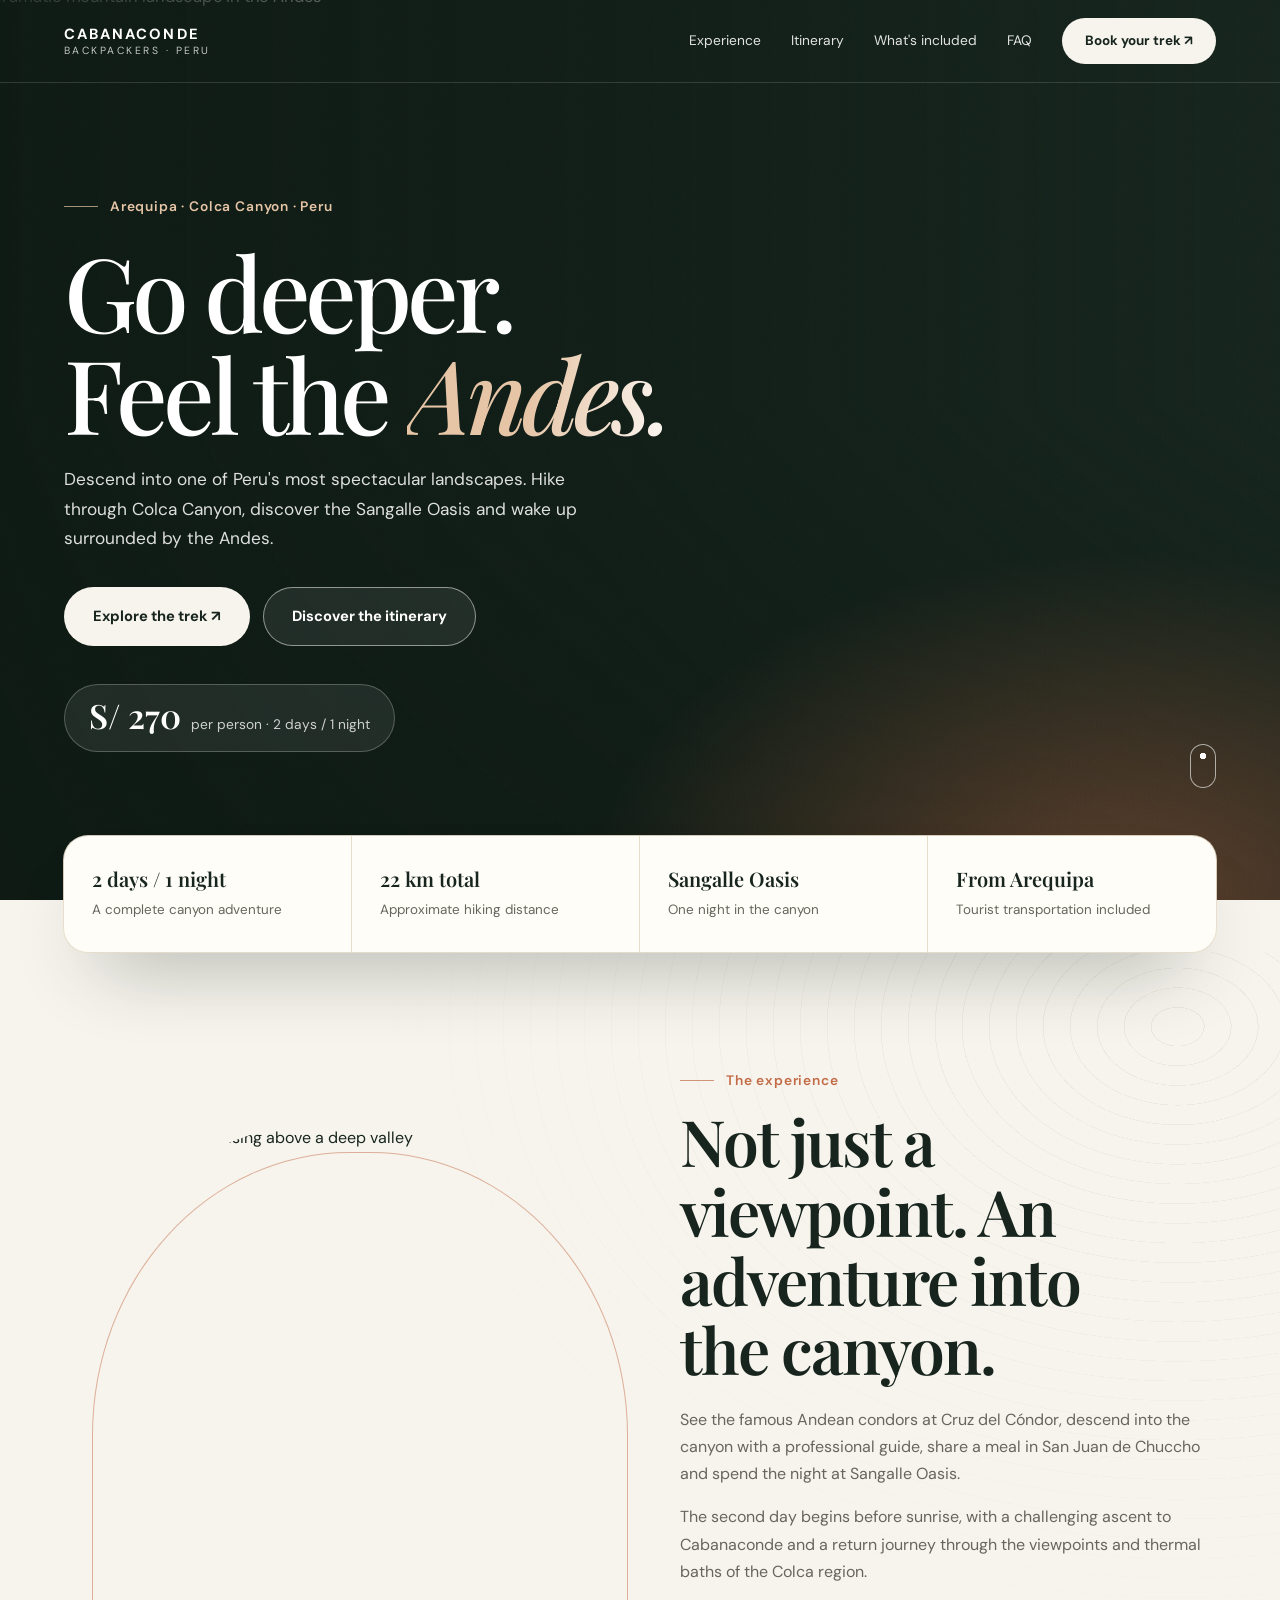
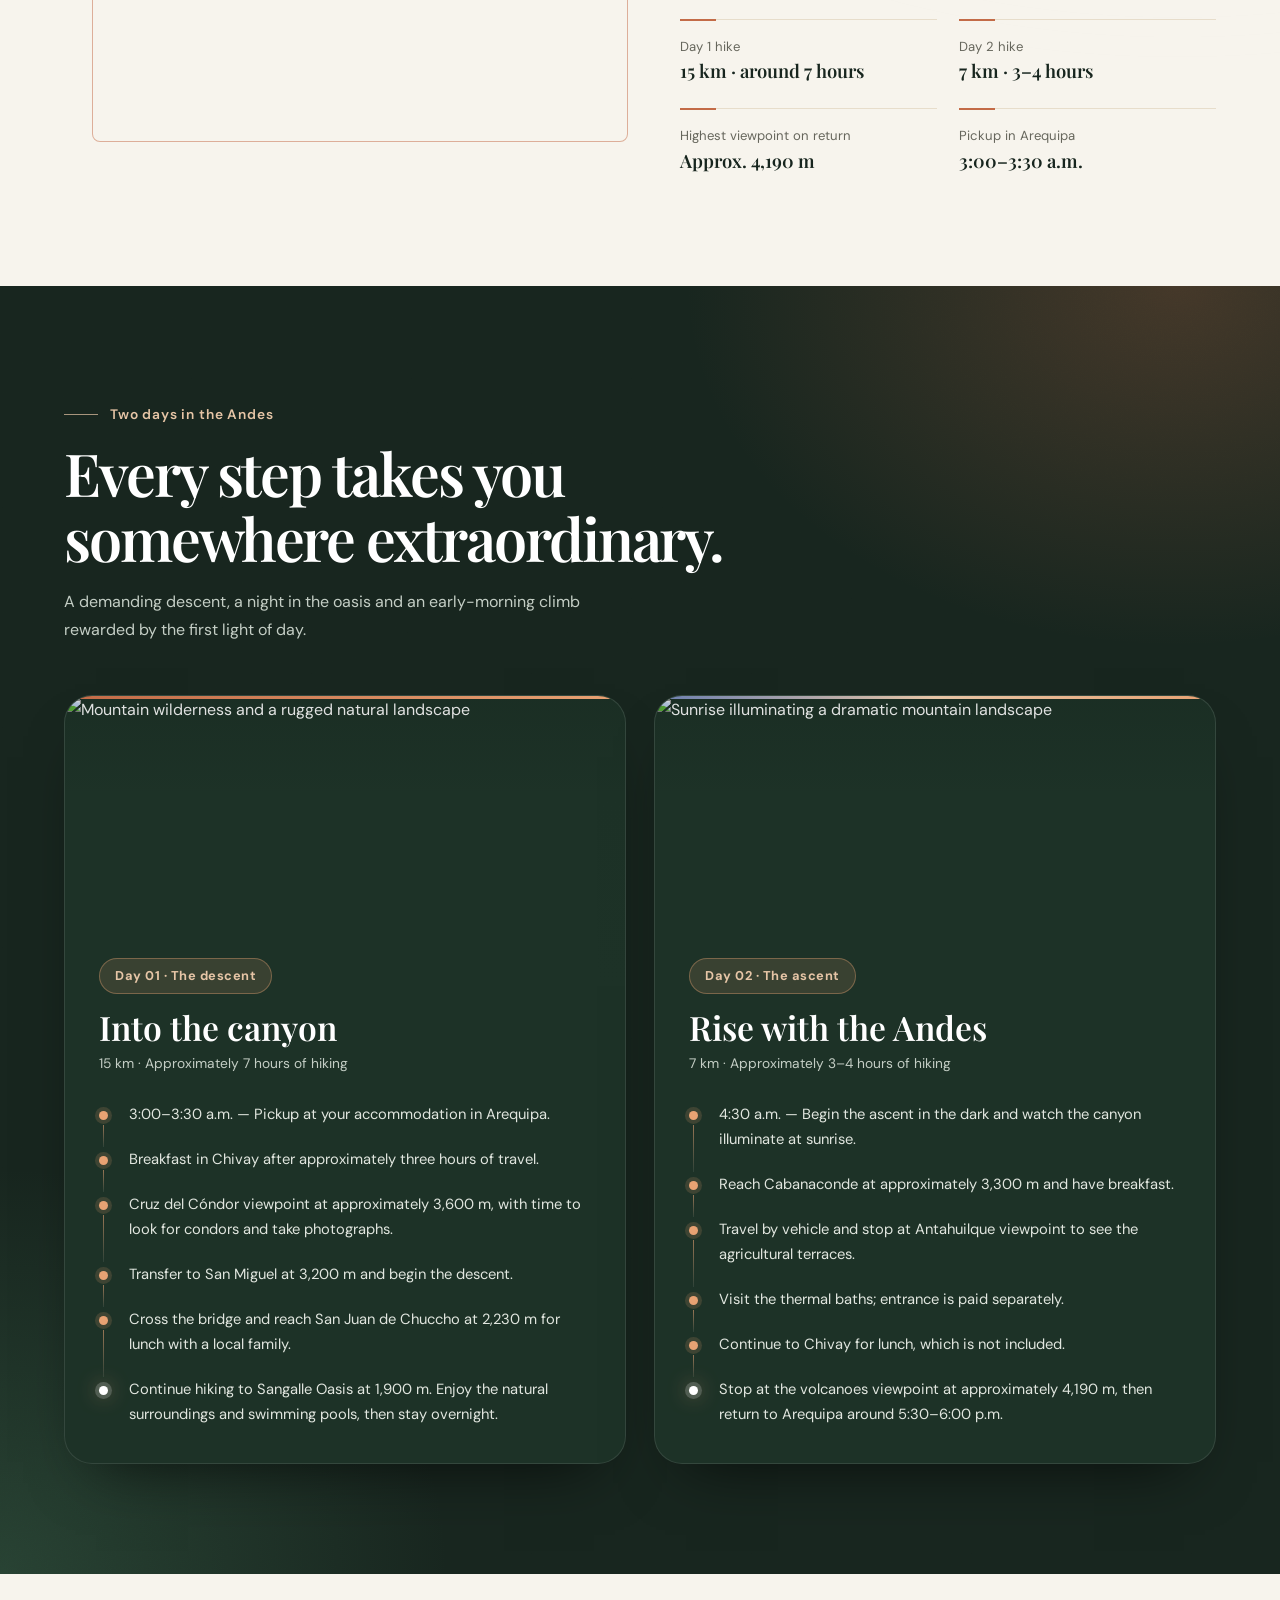
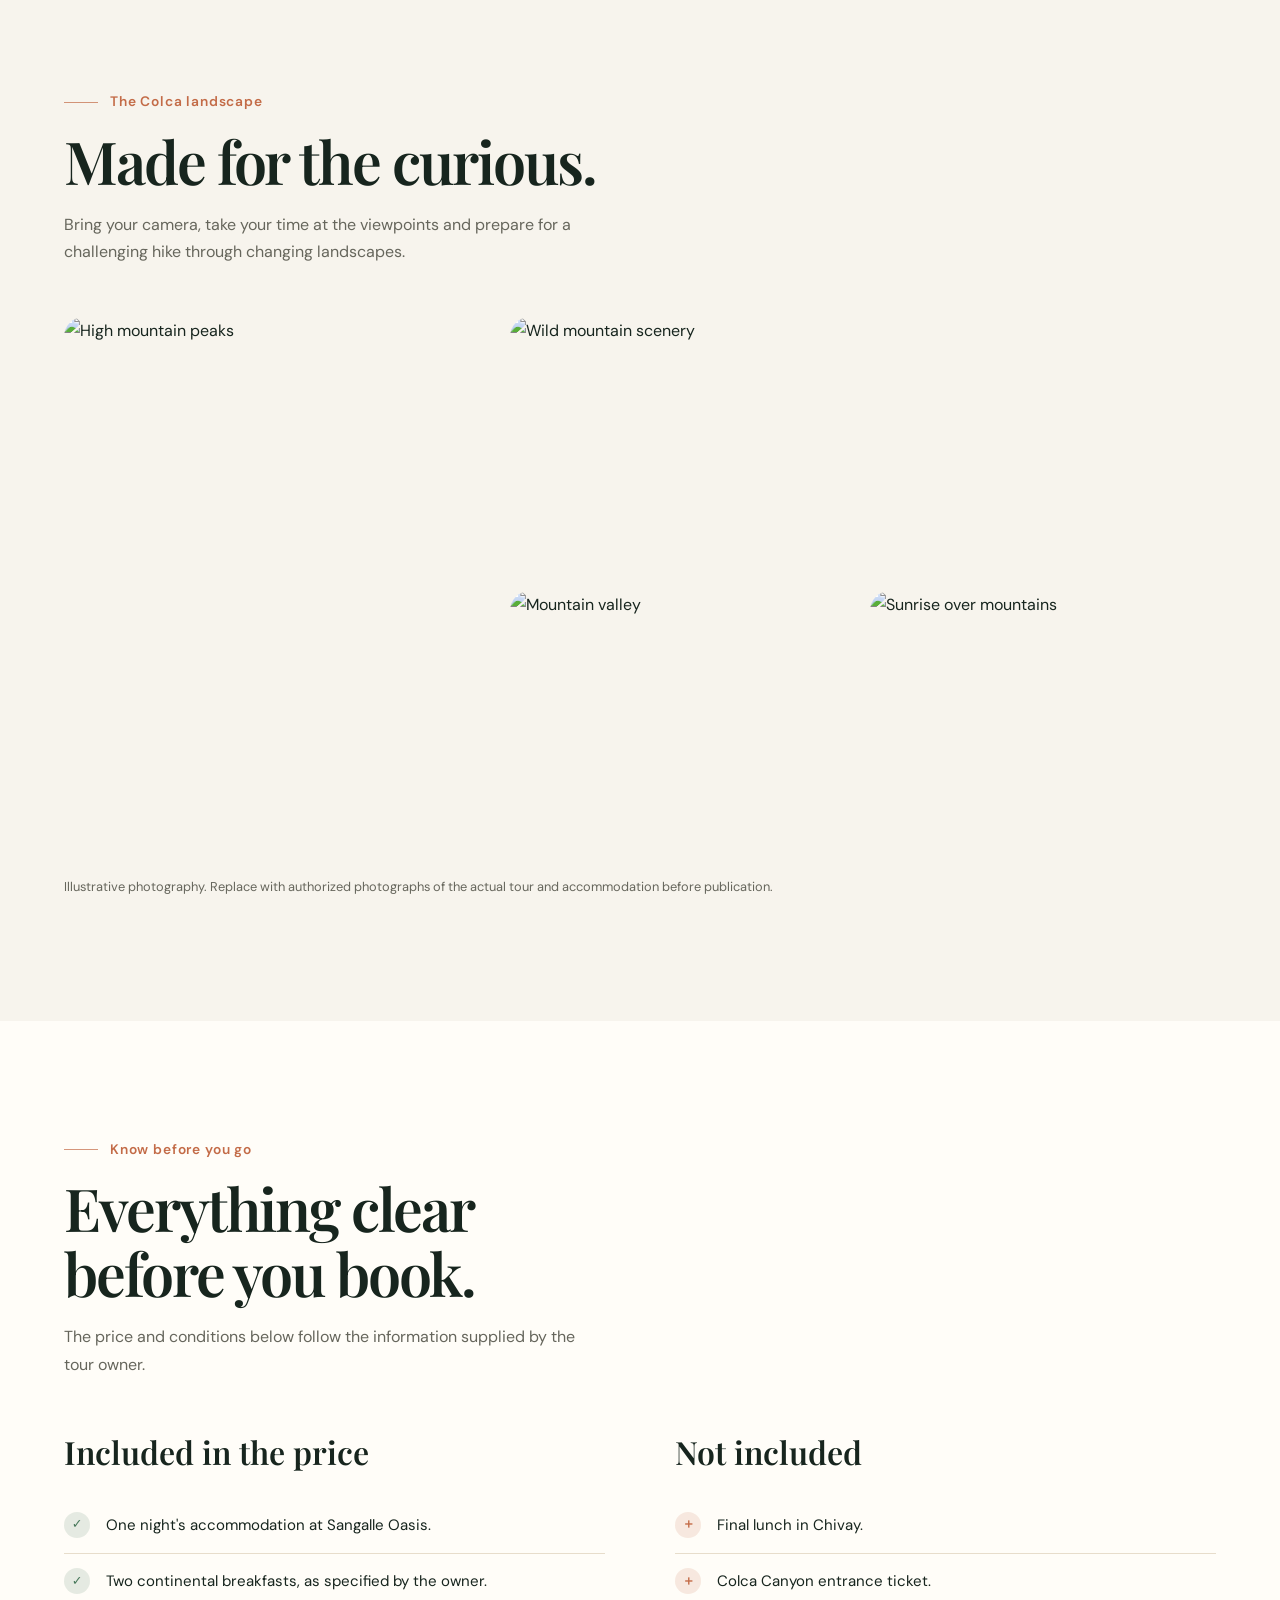
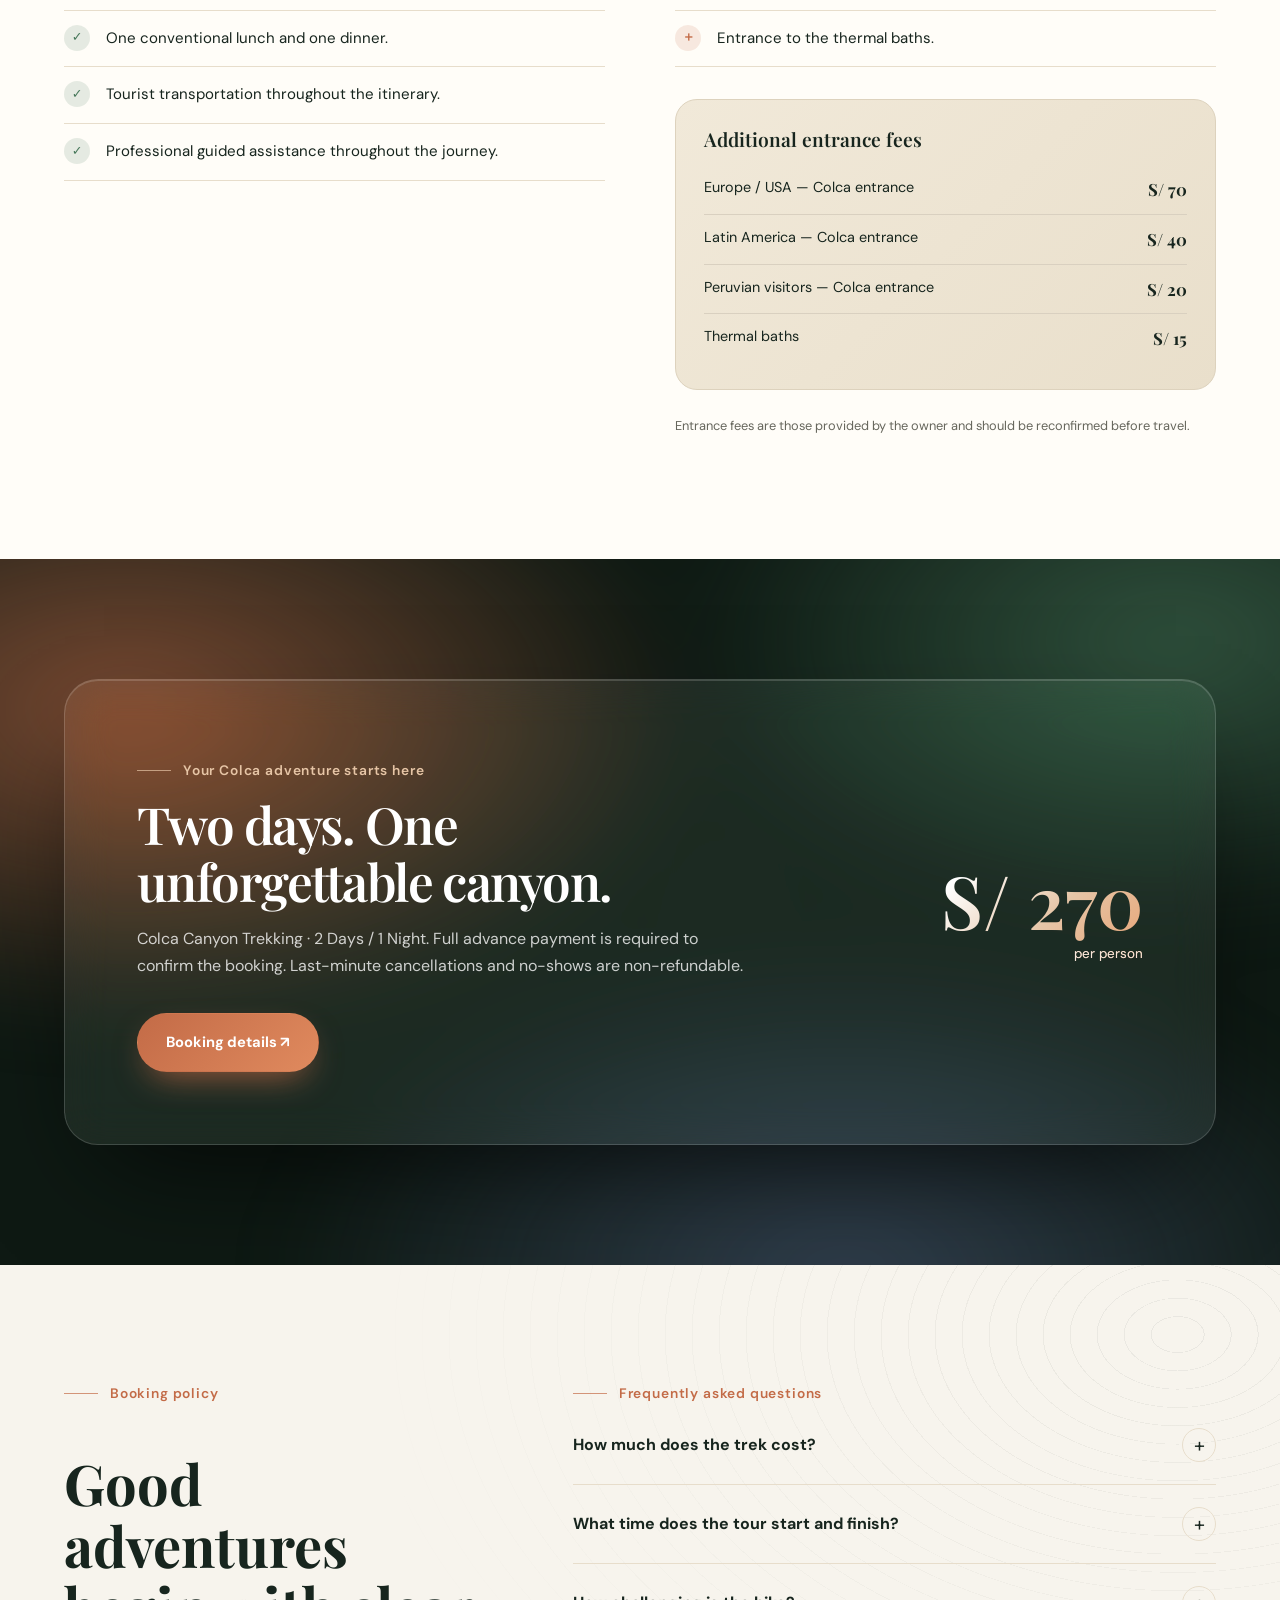
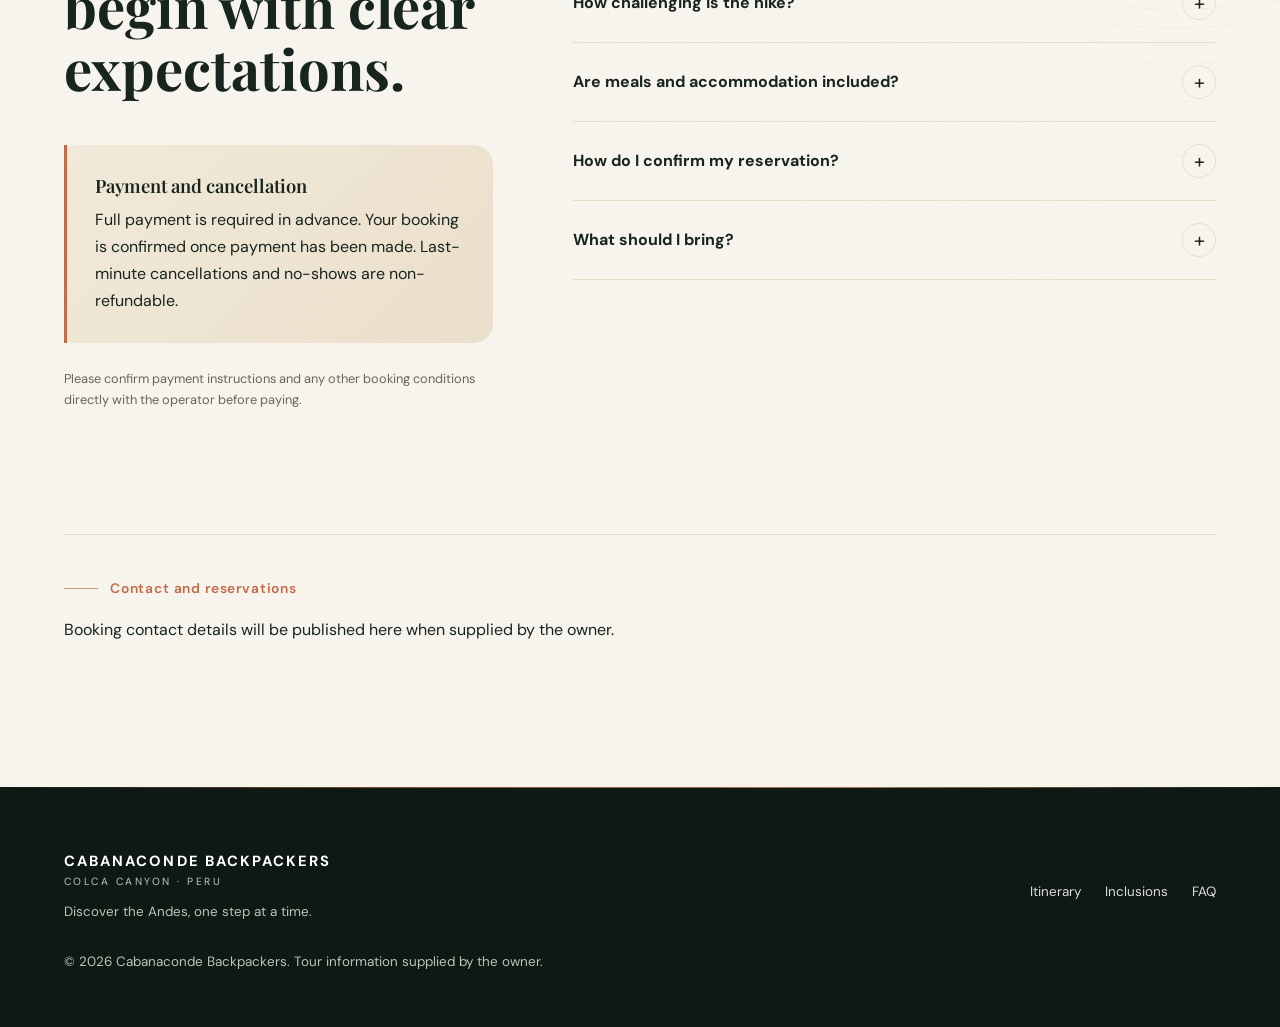
==== index.html @ 9e2e1c30 "Initial commit" ====
<!DOCTYPE html>
<html lang="en">
<head>
  <meta charset="UTF-8">
  <meta name="viewport" content="width=device-width, initial-scale=1">
  <meta name="theme-color" content="#17251e">
  <meta name="description" content="Explore Colca Canyon on a 2-day, 1-night trek to Sangalle Oasis. S/ 270 per person with transport, accommodation, meals and professional guide.">
  <title>Colca Canyon Trekking | Cabanaconde Backpackers</title>

  <link rel="preconnect" href="https://fonts.googleapis.com">
  <link rel="preconnect" href="https://fonts.gstatic.com" crossorigin>
  <link href="https://fonts.googleapis.com/css2?family=DM+Sans:wght@400;500;600;700&family=Playfair+Display:wght@500;600;700&display=swap" rel="stylesheet">

  <link rel="stylesheet" href="styles.css">
</head>

<body>
  <!-- EDITABLE BUSINESS CONFIGURATION -->
  <script>
    const SITE_CONFIG = {
      businessName: "Cabanaconde Backpackers",
      whatsappNumber: "", // International format, digits only. Example: 519XXXXXXXX
      bookingUrl: "",     // Add booking page URL when available
      email: "",
      instagramUrl: "",
      facebookUrl: "",
      price: 270,
      currency: "S/",
      heroImage: "",      // Optional: replace with an authorized photo URL
      galleryImages: []   // Optional: add authorized photo URLs
    };
  </script>

  <header class="nav">
    <div class="container nav-inner">
      <a class="brand" href="#" aria-label="Cabanaconde Backpackers home">
        CABANACONDE
        <span>BACKPACKERS · PERU</span>
      </a>
      <button class="nav-toggle" aria-label="Open navigation" aria-expanded="false">☰</button>
      <nav class="nav-links" aria-label="Main navigation">
        <a href="#experience">Experience</a>
        <a href="#itinerary">Itinerary</a>
        <a href="#included">What's included</a>
        <a href="#faq">FAQ</a>
        <a href="#book" class="button button-light">Book your trek ↗</a>
      </nav>
    </div>
  </header>

  <main>
    <section class="hero">
      <img class="hero-image" id="heroImage"
        src="https://images.unsplash.com/photo-1464822759023-fed622ff2c3b?auto=format&fit=crop&w=2200&q=85"
        alt="Dramatic mountain landscape in the Andes" fetchpriority="high">
      <div class="container">
        <div class="hero-content">
          <div class="eyebrow">Arequipa · Colca Canyon · Peru</div>
          <h1 class="serif">Go deeper.<br>Feel the <em>Andes.</em></h1>
          <p class="hero-copy">
            Descend into one of Peru's most spectacular landscapes.
            Hike through Colca Canyon, discover the Sangalle Oasis
            and wake up surrounded by the Andes.
          </p>
          <div class="hero-actions">
            <a href="#book" class="button button-light">Explore the trek ↗</a>
            <a href="#itinerary" class="button button-outline">Discover the itinerary</a>
          </div>
          <div class="hero-price">
            <strong id="heroPrice">S/ 270</strong>
            <span>per person · 2 days / 1 night</span>
          </div>
        </div>
      </div>
    </section>

    <section class="highlights" aria-label="Tour highlights">
      <div class="container highlight-grid">
        <div class="highlight"><strong>2 days / 1 night</strong><span>A complete canyon adventure</span></div>
        <div class="highlight"><strong>22 km total</strong><span>Approximate hiking distance</span></div>
        <div class="highlight"><strong>Sangalle Oasis</strong><span>One night in the canyon</span></div>
        <div class="highlight"><strong>From Arequipa</strong><span>Tourist transportation included</span></div>
      </div>
    </section>

    <section class="section" id="experience">
      <div class="container overview-grid">
        <div class="reveal">
          <img class="overview-photo"
            src="https://images.unsplash.com/photo-1464278533981-50106e6176b1?auto=format&fit=crop&w=1100&q=85"
            alt="Andean mountains rising above a deep valley" loading="lazy">
        </div>
        <div class="overview-copy reveal">
          <div class="eyebrow">The experience</div>
          <h2>Not just a viewpoint. An adventure into the canyon.</h2>
          <p>
            See the famous Andean condors at Cruz del Cóndor, descend
            into the canyon with a professional guide, share a meal in
            San Juan de Chuccho and spend the night at Sangalle Oasis.
          </p>
          <p>
            The second day begins before sunrise, with a challenging
            ascent to Cabanaconde and a return journey through the
            viewpoints and thermal baths of the Colca region.
          </p>
          <div class="fact-list">
            <div class="fact"><small>Day 1 hike</small><strong>15 km · around 7 hours</strong></div>
            <div class="fact"><small>Day 2 hike</small><strong>7 km · 3–4 hours</strong></div>
            <div class="fact"><small>Highest viewpoint on return</small><strong>Approx. 4,190 m</strong></div>
            <div class="fact"><small>Pickup in Arequipa</small><strong>3:00–3:30 a.m.</strong></div>
          </div>
        </div>
      </div>
    </section>

    <section class="section itinerary" id="itinerary">
      <div class="container">
        <div class="section-heading reveal">
          <div class="eyebrow">Two days in the Andes</div>
          <h2>Every step takes you somewhere extraordinary.</h2>
          <p>A demanding descent, a night in the oasis and an early-morning climb rewarded by the first light of day.</p>
        </div>

        <div class="day-grid">
          <article class="day-card reveal">
            <img class="day-image"
              src="https://images.unsplash.com/photo-1472396961693-142e6e269027?auto=format&fit=crop&w=1000&q=85"
              alt="Mountain wilderness and a rugged natural landscape" loading="lazy">
            <div class="day-body">
              <div class="day-number">Day 01 · The descent</div>
              <h3>Into the canyon</h3>
              <div class="day-meta">15 km · Approximately 7 hours of hiking</div>
              <ul class="stops">
                <li>3:00–3:30 a.m. — Pickup at your accommodation in Arequipa.</li>
                <li>Breakfast in Chivay after approximately three hours of travel.</li>
                <li>Cruz del Cóndor viewpoint at approximately 3,600 m, with time to look for condors and take photographs.</li>
                <li>Transfer to San Miguel at 3,200 m and begin the descent.</li>
                <li>Cross the bridge and reach San Juan de Chuccho at 2,230 m for lunch with a local family.</li>
                <li>Continue hiking to Sangalle Oasis at 1,900 m. Enjoy the natural surroundings and swimming pools, then stay overnight.</li>
              </ul>
            </div>
          </article>

          <article class="day-card reveal">
            <img class="day-image"
              src="https://images.unsplash.com/photo-1500530855697-b586d89ba3ee?auto=format&fit=crop&w=1000&q=85"
              alt="Sunrise illuminating a dramatic mountain landscape" loading="lazy">
            <div class="day-body">
              <div class="day-number">Day 02 · The ascent</div>
              <h3>Rise with the Andes</h3>
              <div class="day-meta">7 km · Approximately 3–4 hours of hiking</div>
              <ul class="stops">
                <li>4:30 a.m. — Begin the ascent in the dark and watch the canyon illuminate at sunrise.</li>
                <li>Reach Cabanaconde at approximately 3,300 m and have breakfast.</li>
                <li>Travel by vehicle and stop at Antahuilque viewpoint to see the agricultural terraces.</li>
                <li>Visit the thermal baths; entrance is paid separately.</li>
                <li>Continue to Chivay for lunch, which is not included.</li>
                <li>Stop at the volcanoes viewpoint at approximately 4,190 m, then return to Arequipa around 5:30–6:00 p.m.</li>
              </ul>
            </div>
          </article>
        </div>
      </div>
    </section>

    <section class="section">
      <div class="container">
        <div class="section-heading reveal">
          <div class="eyebrow">The Colca landscape</div>
          <h2>Made for the curious.</h2>
          <p>Bring your camera, take your time at the viewpoints and prepare for a challenging hike through changing landscapes.</p>
        </div>
        <div class="gallery-grid reveal" id="gallery">
          <img src="https://images.unsplash.com/photo-1464822759023-fed622ff2c3b?auto=format&fit=crop&w=1000&q=80" alt="High mountain peaks" loading="lazy">
          <img src="https://images.unsplash.com/photo-1472396961693-142e6e269027?auto=format&fit=crop&w=1000&q=80" alt="Wild mountain scenery" loading="lazy">
          <img src="https://images.unsplash.com/photo-1464278533981-50106e6176b1?auto=format&fit=crop&w=800&q=80" alt="Mountain valley" loading="lazy">
          <img src="https://images.unsplash.com/photo-1500530855697-b586d89ba3ee?auto=format&fit=crop&w=800&q=80" alt="Sunrise over mountains" loading="lazy">
        </div>
        <p class="disclaimer">Illustrative photography. Replace with authorized photographs of the actual tour and accommodation before publication.</p>
      </div>
    </section>

    <section class="section" id="included" style="background:var(--paper)">
      <div class="container">
        <div class="section-heading reveal">
          <div class="eyebrow">Know before you go</div>
          <h2>Everything clear before you book.</h2>
          <p>The price and conditions below follow the information supplied by the tour owner.</p>
        </div>
        <div class="included-grid">
          <div class="included reveal">
            <h3 class="list-heading">Included in the price</h3>
            <ul class="check-list">
              <li>One night's accommodation at Sangalle Oasis.</li>
              <li>Two continental breakfasts, as specified by the owner.</li>
              <li>One conventional lunch and one dinner.</li>
              <li>Tourist transportation throughout the itinerary.</li>
              <li>Professional guided assistance throughout the journey.</li>
            </ul>
          </div>
          <div class="excluded reveal">
            <h3 class="list-heading">Not included</h3>
            <ul class="check-list">
              <li>Final lunch in Chivay.</li>
              <li>Colca Canyon entrance ticket.</li>
              <li>Entrance to the thermal baths.</li>
            </ul>
            <div class="fees">
              <h4>Additional entrance fees</h4>
              <div class="fee-row"><span>Europe / USA — Colca entrance</span><strong>S/ 70</strong></div>
              <div class="fee-row"><span>Latin America — Colca entrance</span><strong>S/ 40</strong></div>
              <div class="fee-row"><span>Peruvian visitors — Colca entrance</span><strong>S/ 20</strong></div>
              <div class="fee-row"><span>Thermal baths</span><strong>S/ 15</strong></div>
            </div>
            <p class="disclaimer">Entrance fees are those provided by the owner and should be reconfirmed before travel.</p>
          </div>
        </div>
      </div>
    </section>

    <section class="booking" id="book">
      <div class="container">
        <div class="booking-card reveal">
          <div>
            <div class="eyebrow">Your Colca adventure starts here</div>
            <h2>Two days. One unforgettable canyon.</h2>
            <p>
              Colca Canyon Trekking · 2 Days / 1 Night.
              Full advance payment is required to confirm the booking.
              Last-minute cancellations and no-shows are non-refundable.
            </p>
            <div id="bookingActions" class="hero-actions">
              <a class="button button-dark" href="#contact-details">Booking details ↗</a>
            </div>
          </div>
          <div class="booking-price" id="bookingPrice">S/ 270<small>per person</small></div>
        </div>
      </div>
    </section>

    <section class="section" id="faq">
      <div class="container policy-grid">
        <div class="reveal">
          <div class="eyebrow">Booking policy</div>
          <h2 class="serif" style="font-size:clamp(2.3rem,5vw,3.5rem);line-height:1.1">Good adventures begin with clear expectations.</h2>
          <div class="policy-note">
            <strong>Payment and cancellation</strong>
            Full payment is required in advance. Your booking is confirmed once payment has been made. Last-minute cancellations and no-shows are non-refundable.
          </div>
          <p class="disclaimer">Please confirm payment instructions and any other booking conditions directly with the operator before paying.</p>
        </div>
        <div class="reveal">
          <div class="eyebrow">Frequently asked questions</div>
          <details class="faq-item">
            <summary>How much does the trek cost?</summary>
            <p>The advertised price is S/ 270 per person for the 2-day, 1-night tour. Colca Canyon entrance fees, thermal baths and the final lunch in Chivay are additional.</p>
          </details>
          <details class="faq-item">
            <summary>What time does the tour start and finish?</summary>
            <p>Pickup in Arequipa is between 3:00 and 3:30 a.m. The expected return to Arequipa is between 5:30 and 6:00 p.m. on the second day.</p>
          </details>
          <details class="faq-item">
            <summary>How challenging is the hike?</summary>
            <p>The route involves a long descent on day one and a steep ascent starting around 4:30 a.m. on day two. Prepare for strenuous hiking, altitude changes and uneven terrain.</p>
          </details>
          <details class="faq-item">
            <summary>Are meals and accommodation included?</summary>
            <p>One night at Sangalle Oasis, two continental breakfasts, one conventional lunch and one dinner are included according to the owner's information. The final lunch in Chivay is not included.</p>
          </details>
          <details class="faq-item">
            <summary>How do I confirm my reservation?</summary>
            <p>Full advance payment is required. The booking is confirmed after payment. Use the operator's verified contact or booking link once those details have been added to this website.</p>
          </details>
          <details class="faq-item">
            <summary>What should I bring?</summary>
            <p>Ask the operator for a final packing list. In general, prepare hiking footwear, layers for cold early mornings, sun protection, water and a small backpack. Confirm the expected weather and equipment requirements before departure.</p>
          </details>
        </div>
      </div>
    </section>

    <section class="section" id="contact-details" style="padding-top:0">
      <div class="container" style="border-top:1px solid var(--sand);padding-top:35px">
        <div class="eyebrow">Contact and reservations</div>
        <p id="contactMessage">Booking contact details will be published here when supplied by the owner.</p>
        <div id="contactLinks" class="hero-actions"></div>
      </div>
    </section>
  </main>

  <footer>
    <div class="container footer-inner">
      <div>
        <a class="brand" href="#">CABANACONDE BACKPACKERS<span>COLCA CANYON · PERU</span></a>
        <p>Discover the Andes, one step at a time.</p>
      </div>
      <div class="footer-links">
        <a href="#itinerary">Itinerary</a>
        <a href="#included">Inclusions</a>
        <a href="#faq">FAQ</a>
      </div>
    </div>
    <div class="container">
      <p>© <span id="year"></span> Cabanaconde Backpackers. Tour information supplied by the owner.</p>
    </div>
  </footer>

  <script>
    // Apply editable business information.
    const formatPrice = () => `${SITE_CONFIG.currency} ${SITE_CONFIG.price}`;

    document.getElementById("heroPrice").textContent = formatPrice();
    document.getElementById("bookingPrice").innerHTML =
      `${formatPrice()}<small>per person</small>`;
    document.getElementById("year").textContent = new Date().getFullYear();
    document.title = `Colca Canyon Trekking | ${SITE_CONFIG.businessName}`;

    if (SITE_CONFIG.heroImage.trim()) {
      document.getElementById("heroImage").src = SITE_CONFIG.heroImage;
    }

    if (Array.isArray(SITE_CONFIG.galleryImages) && SITE_CONFIG.galleryImages.length) {
      const gallery = document.getElementById("gallery");
      gallery.replaceChildren();

      SITE_CONFIG.galleryImages.forEach((url, index) => {
        const img = document.createElement("img");
        img.src = url;
        img.alt = `Colca Canyon tour photograph ${index + 1}`;
        img.loading = "lazy";
        gallery.appendChild(img);
      });
    }

    // Booking links remain inactive until the owner supplies a real destination.
    const bookingActions = document.getElementById("bookingActions");
    const contactLinks = document.getElementById("contactLinks");
    const contactMessage = document.getElementById("contactMessage");

    function addLink(container, href, label, external = true) {
      const link = document.createElement("a");
      link.className = "button button-dark";
      link.href = href;
      link.textContent = label;
      if (external) {
        link.target = "_blank";
        link.rel = "noopener noreferrer";
      }
      container.appendChild(link);
    }

    if (SITE_CONFIG.bookingUrl.trim()) {
      bookingActions.replaceChildren();
      addLink(bookingActions, SITE_CONFIG.bookingUrl, "Book this trek ↗");
    } else if (SITE_CONFIG.whatsappNumber.trim()) {
      const number = SITE_CONFIG.whatsappNumber.replace(/\D/g, "");
      const message = encodeURIComponent(
        "Hello! I would like to ask about the Colca Canyon Trekking 2 Days / 1 Night tour for S/ 270 per person."
      );
      bookingActions.replaceChildren();
      addLink(bookingActions, `https://wa.me/${number}?text=${message}`, "Ask about availability ↗");
    }

    const contactsAdded = [];
    if (SITE_CONFIG.whatsappNumber.trim()) {
      const number = SITE_CONFIG.whatsappNumber.replace(/\D/g, "");
      contactsAdded.push({
        href: `https://wa.me/${number}`,
        label: "WhatsApp"
      });
    }
    if (SITE_CONFIG.email.trim()) {
      contactsAdded.push({
        href: `mailto:${SITE_CONFIG.email}`,
        label: "Email"
      });
    }
    if (SITE_CONFIG.instagramUrl.trim()) {
      contactsAdded.push({ href: SITE_CONFIG.instagramUrl, label: "Instagram" });
    }
    if (SITE_CONFIG.facebookUrl.trim()) {
      contactsAdded.push({ href: SITE_CONFIG.facebookUrl, label: "Facebook" });
    }

    contactsAdded.forEach(item => addLink(contactLinks, item.href, item.label));

    if (contactsAdded.length || SITE_CONFIG.bookingUrl.trim()) {
      contactMessage.textContent = "Contact the operator using the verified links below.";
    }

    // Mobile navigation.
    const toggle = document.querySelector(".nav-toggle");
    const navLinks = document.querySelector(".nav-links");

    toggle.addEventListener("click", () => {
      const isOpen = navLinks.classList.toggle("open");
      toggle.setAttribute("aria-expanded", String(isOpen));
      toggle.textContent = isOpen ? "×" : "☰";
    });

    navLinks.querySelectorAll("a").forEach(link => {
      link.addEventListener("click", () => {
        navLinks.classList.remove("open");
        toggle.setAttribute("aria-expanded", "false");
        toggle.textContent = "☰";
      });
    });

    // Reveal sections as they enter the viewport.
    const revealItems = document.querySelectorAll(".reveal");
    if ("IntersectionObserver" in window) {
      const observer = new IntersectionObserver(entries => {
        entries.forEach(entry => {
          if (entry.isIntersecting) {
            entry.target.classList.add("visible");
            observer.unobserve(entry.target);
          }
        });
      }, { threshold: 0.12 });

      revealItems.forEach(item => observer.observe(item));
    } else {
      revealItems.forEach(item => item.classList.add("visible"));
    }
  </script>
</body>
</html>
---- styles.css ----
/* ==========================================================================
   Cabanaconde Backpackers · Colca Canyon Trekking
   styles.css  —  reemplaza por completo el <style> que estaba dentro de index.html

   Idea de diseño
   · Paleta del cañón: bosque profundo, crema, terracota y un "ember" cálido
     que aparece como luz de atardecer (Día 1) y de amanecer (Día 2).
   · Momento principal: el hero (carga orquestada + Ken Burns + parallax).
   · Todo lo demás es más sobrio: vidrio, profundidad, microinteracciones.
   · Animaciones por scroll en CSS puro (sin JS). Donde el navegador no las
     soporta, la página se ve completa y estática.
   ========================================================================== */

/* ---------- 1. Tokens ---------- */
:root {
  --forest: #17251e;
  --forest-light: #253c30;
  --forest-deep: #0e1913;
  --card: #1d3227;
  --cream: #f7f4ed;
  --paper: #fffdf8;
  --terracotta: #c36b47;
  --ember: #e8a273;
  --glow: #e6c5a6;
  --dusk: #6b7fb0;
  --oasis: #47785a;
  --sand: #e7ddcb;
  --muted: #66665c;

  --radius: 18px;
  --max-width: 1180px;
  --ease: cubic-bezier(.2, .8, .2, 1);
  --nav-h: 82px;

  /* Grano de película (se reutiliza en hero, itinerario y reservas) */
  --grain: url("data:image/svg+xml,%3Csvg xmlns='http://www.w3.org/2000/svg' width='220' height='220'%3E%3Cfilter id='n'%3E%3CfeTurbulence type='fractalNoise' baseFrequency='.8' numOctaves='2' stitchTiles='stitch'/%3E%3CfeColorMatrix values='0 0 0 0 1 0 0 0 0 1 0 0 0 0 1 0 0 0 .6 0'/%3E%3C/filter%3E%3Crect width='100%25' height='100%25' filter='url(%23n)'/%3E%3C/svg%3E");
}

/* ---------- 2. Base ---------- */
*, *::before, *::after { box-sizing: border-box; }

html {
  scroll-behavior: smooth;
  scroll-padding-top: 90px;
  -webkit-text-size-adjust: 100%;
}

body {
  margin: 0;
  background: var(--cream);
  color: var(--forest);
  font-family: "DM Sans", system-ui, sans-serif;
  line-height: 1.7;
  -webkit-font-smoothing: antialiased;
  overflow-x: clip;
}

img { display: block; width: 100%; object-fit: cover; }
a { color: inherit; text-decoration: none; }
button, a { -webkit-tap-highlight-color: transparent; }
h1, h2, h3 { text-wrap: balance; }
p { text-wrap: pretty; }

::selection { background: var(--terracotta); color: #fff; }
:focus-visible { outline: 2px solid var(--ember); outline-offset: 3px; }

.container { width: min(var(--max-width), 90%); margin-inline: auto; }
.serif { font-family: "Playfair Display", Georgia, serif; }

.eyebrow {
  display: inline-flex;
  align-items: center;
  gap: 12px;
  color: var(--terracotta);
  letter-spacing: .06em;
  font-size: .86rem;
  font-weight: 600;
}
.eyebrow::before {
  content: "";
  width: 34px;
  height: 1px;
  background: currentColor;
  opacity: .7;
}

.section { padding: 110px 0; }
.section-heading { max-width: 700px; margin-bottom: 52px; }
.section-heading h2 {
  font: 600 clamp(2.2rem, 5vw, 3.7rem)/1.1 "Playfair Display", serif;
  margin: 14px 0 18px;
  letter-spacing: -.035em;
}
.section-heading p { color: var(--muted); max-width: 580px; }

/* Barra de progreso de lectura (solo con scroll-driven animations) */
body::before {
  content: "";
  position: fixed;
  inset: 0 0 auto 0;
  height: 3px;
  z-index: 100;
  background: linear-gradient(90deg, var(--terracotta), var(--ember));
  transform: scaleX(0);
  transform-origin: 0 50%;
  pointer-events: none;
}
@supports (animation-timeline: scroll()) {
  body::before {
    animation: progress linear both;
    animation-timeline: scroll(root block);
  }
}
@keyframes progress { to { transform: scaleX(1); } }

/* ---------- 3. Botones ---------- */
.button {
  position: relative;
  overflow: hidden;
  display: inline-flex;
  align-items: center;
  justify-content: center;
  gap: 10px;
  padding: 16px 28px;
  border-radius: 999px;
  border: 1px solid transparent;
  font-weight: 700;
  font-size: .92rem;
  cursor: pointer;
  transition: transform .35s var(--ease), box-shadow .35s var(--ease), background .3s, border-color .3s;
}
.button::after { /* destello al pasar el cursor */
  content: "";
  position: absolute;
  inset: 0;
  background: linear-gradient(105deg, transparent 35%, rgba(255, 255, 255, .45) 50%, transparent 65%);
  translate: -120% 0;
  transition: translate .8s var(--ease);
  pointer-events: none;
}
.button:active { transform: translateY(-1px) scale(.98); }

.button-light { background: var(--cream); color: var(--forest); }
.button-dark {
  background: linear-gradient(135deg, var(--forest-light), var(--forest));
  color: #fff;
}
.button-outline {
  border-color: rgba(255, 255, 255, .5);
  color: #fff;
  background: rgba(255, 255, 255, .08);
  -webkit-backdrop-filter: blur(10px);
  backdrop-filter: blur(10px);
}

@media (hover: hover) {
  .button:hover { transform: translateY(-3px); }
  .button:hover::after { translate: 120% 0; }
  .button-light:hover { background: #fff; box-shadow: 0 16px 40px -12px rgba(230, 197, 166, .6); }
  .button-dark:hover { box-shadow: 0 16px 40px -14px rgba(23, 37, 30, .8); }
  .button-outline:hover { background: rgba(255, 255, 255, .18); border-color: #fff; }
}

.text-link { text-decoration: underline; text-underline-offset: 5px; }

/* ---------- 4. Navegación ---------- */
.nav {
  position: fixed;
  top: 0; left: 0; right: 0;
  z-index: 50;
  color: #fff;
  border-bottom: 1px solid rgba(255, 255, 255, .14);
  /* Respaldo: vidrio fijo si el navegador no anima por scroll */
  background: rgba(14, 25, 19, .55);
  -webkit-backdrop-filter: blur(14px);
  backdrop-filter: blur(14px);
}
.nav-inner {
  min-height: var(--nav-h);
  display: flex;
  align-items: center;
  justify-content: space-between;
  gap: 25px;
}
.brand { font-size: .92rem; font-weight: 700; letter-spacing: .14em; line-height: 1.25; }
.brand span { display: block; font-size: .65rem; font-weight: 400; letter-spacing: .24em; opacity: .75; }

.nav-links { display: flex; align-items: center; gap: 30px; font-size: .86rem; }
.nav-links a:not(.button) { position: relative; padding-block: 6px; opacity: .88; transition: opacity .3s; }
.nav-links a:not(.button)::after {
  content: "";
  position: absolute;
  left: 0; right: 0; bottom: 0;
  height: 1px;
  background: var(--ember);
  transform: scaleX(0);
  transform-origin: right;
  transition: transform .45s var(--ease);
}
.nav-links a:not(.button):hover { opacity: 1; }
.nav-links a:not(.button):hover::after { transform: scaleX(1); transform-origin: left; }
.nav-links .button { padding: 11px 22px; font-size: .84rem; }

.nav-toggle {
  display: none;
  background: none;
  border: 0;
  color: #fff;
  font-size: 1.6rem;
  cursor: pointer;
}

/* El nav arranca transparente sobre el hero y se vuelve vidrio al hacer scroll */
@supports (animation-timeline: scroll()) {
  .nav {
    background: rgba(14, 25, 19, 0);
    -webkit-backdrop-filter: blur(0);
    backdrop-filter: blur(0);
    animation: nav-solid linear both;
    animation-timeline: scroll(root block);
    animation-range: 0px 180px;
  }
  .nav-inner {
    animation: nav-shrink linear both;
    animation-timeline: scroll(root block);
    animation-range: 0px 180px;
  }
}
@keyframes nav-solid {
  to {
    background: rgba(14, 25, 19, .74);
    -webkit-backdrop-filter: blur(18px) saturate(140%);
    backdrop-filter: blur(18px) saturate(140%);
    border-bottom-color: rgba(255, 255, 255, .08);
    box-shadow: 0 14px 40px -22px rgba(0, 0, 0, .7);
  }
}
@keyframes nav-shrink { to { min-height: 64px; } }

/* ---------- 5. Hero ---------- */
.hero {
  position: relative;
  min-height: 760px;
  min-height: max(660px, min(900px, 100svh));
  display: flex;
  align-items: center;
  overflow: hidden;
  background: var(--forest);
  color: #fff;
}
.hero-image {
  position: absolute;
  inset: 0;
  height: 100%;
  object-fit: cover;
  object-position: center 48%;
  animation: kenburns 26s var(--ease) both;
}
@keyframes kenburns { from { scale: 1.18; } to { scale: 1.04; } }

/* Parallax: la foto se mueve más lento que el scroll */
@supports (animation-timeline: scroll()) {
  .hero-image {
    animation: kenburns 26s var(--ease) both, hero-drift linear both;
    animation-timeline: auto, scroll(root block);
    animation-range: normal, 0px 100vh;
  }
  .hero-content {
    animation: hero-exit linear both;
    animation-timeline: scroll(root block);
    animation-range: 0px 70vh;
  }
}
@keyframes hero-drift { to { translate: 0 22%; } }
@keyframes hero-exit { to { opacity: 0; translate: 0 -50px; } }

/* Grano de película */
.hero::before {
  content: "";
  position: absolute;
  inset: 0;
  z-index: 1;
  background-image: var(--grain);
  opacity: .2;
  mix-blend-mode: overlay;
  pointer-events: none;
}
/* Velo para legibilidad + calidez de atardecer abajo a la derecha */
.hero::after {
  content: "";
  position: absolute;
  inset: 0;
  background:
    radial-gradient(60% 55% at 88% 100%, rgba(195, 107, 71, .4), transparent 70%),
    linear-gradient(90deg, rgba(13, 24, 18, .88) 0%, rgba(13, 24, 18, .58) 47%, rgba(13, 24, 18, .1) 100%),
    linear-gradient(0deg, rgba(13, 24, 18, .55), transparent 55%);
}

.hero-content { position: relative; z-index: 2; padding: 150px 0 110px; max-width: 790px; }
.hero .eyebrow { color: var(--glow); }

.hero h1 {
  font: 500 clamp(3.2rem, 8vw, 6.8rem)/.99 "Playfair Display", Georgia, serif;
  letter-spacing: -.05em;
  margin: 22px 0;
}
.hero h1 em { font-style: italic; font-weight: 500; color: var(--glow); }
@supports ((-webkit-background-clip: text) or (background-clip: text)) {
  .hero h1 em {
    background: linear-gradient(100deg, #e6c5a6 20%, #fff 45%, #e8a273 70%, #e6c5a6);
    background-size: 250% 100%;
    -webkit-background-clip: text;
    background-clip: text;
    -webkit-text-fill-color: transparent;
    animation: sheen 8s ease-in-out 2s infinite;
  }
}
@keyframes sheen { 0%, 100% { background-position: 100% 0; } 50% { background-position: 0 0; } }

.hero-copy { max-width: 540px; font-size: 1.08rem; color: rgba(255, 255, 255, .86); }
.hero-actions { display: flex; flex-wrap: wrap; gap: 13px; margin-top: 34px; }

.hero-price {
  display: inline-flex;
  align-items: baseline;
  gap: 10px;
  margin-top: 38px;
  padding: 14px 24px;
  border: 1px solid rgba(255, 255, 255, .24);
  border-radius: 999px;
  background: rgba(255, 255, 255, .08);
  -webkit-backdrop-filter: blur(14px);
  backdrop-filter: blur(14px);
}
.hero-price strong { font: 600 2.1rem/1 "Playfair Display", serif; }
.hero-price span { font-size: .86rem; color: rgba(255, 255, 255, .78); }

/* Secuencia de entrada (la única animación "de cine" de la página) */
.hero-content > * { animation: rise 1.1s var(--ease) both; }
.hero .eyebrow { animation-delay: .25s; }
.hero h1 { animation: title-in 1.5s var(--ease) .4s both; }
.hero-copy { animation-delay: .85s; }
.hero-actions { animation-delay: 1.05s; }
.hero-price { animation-delay: 1.25s; }

@keyframes rise {
  from { opacity: 0; translate: 0 28px; filter: blur(6px); }
  to   { opacity: 1; translate: 0 0; filter: blur(0); }
}
@keyframes title-in {
  from { opacity: 0; translate: 0 44px; clip-path: inset(0 0 100% 0); filter: blur(10px); }
  to   { opacity: 1; translate: 0 0; clip-path: inset(-10% -5% -20% -5%); filter: blur(0); }
}

/* Indicador de scroll */
.hero > .container::after {
  content: "";
  position: absolute;
  right: 5%;
  bottom: 112px;
  z-index: 2;
  width: 26px;
  height: 44px;
  border: 1.5px solid rgba(255, 255, 255, .6);
  border-radius: 20px;
  background: radial-gradient(circle 3px at 50% 11px, #fff 98%, transparent) 0 0 / 100% 100% no-repeat;
  animation: wheel 1.9s var(--ease) 2s infinite;
}
@keyframes wheel {
  0%   { background-position: 0 0; opacity: 1; }
  70%  { background-position: 0 18px; opacity: 0; }
  100% { background-position: 0 0; opacity: 0; }
}

/* ---------- 6. Datos destacados (tarjeta flotante sobre el hero) ---------- */
.highlights { position: relative; z-index: 3; margin-top: -64px; }
.highlight-grid {
  display: grid;
  grid-template-columns: repeat(4, 1fr);
  background: var(--paper);
  border-radius: 24px;
  overflow: hidden;
  box-shadow: 0 0 0 1px rgba(231, 221, 203, .9), 0 40px 80px -36px rgba(23, 37, 30, .45);
  animation: rise 1.1s var(--ease) 1.5s both;
}
.highlight {
  padding: 30px 28px;
  border-right: 1px solid var(--sand);
  transition: background .4s;
}
.highlight:last-child { border-right: 0; }
.highlight strong {
  display: block;
  font: 600 1.25rem/1.25 "Playfair Display", serif;
  margin-bottom: 4px;
  transition: color .3s;
}
.highlight span { color: var(--muted); font-size: .84rem; }
@media (hover: hover) {
  .highlight:hover { background: #faf5ea; }
  .highlight:hover strong { color: var(--terracotta); }
}

/* ---------- 7. Experiencia ---------- */
#experience { position: relative; isolation: isolate; }
.overview-grid { display: grid; grid-template-columns: 1fr 1fr; gap: 80px; align-items: center; }

/* Curvas de nivel como textura de fondo (mapa topográfico) */
#experience::before,
#faq::before {
  content: "";
  position: absolute;
  inset: 0;
  z-index: -1;
  background: repeating-radial-gradient(ellipse at 92% 8%, transparent 0 26px, rgba(23, 37, 30, .06) 26px 27px);
  -webkit-mask-image: radial-gradient(65% 70% at 92% 8%, #000, transparent);
  mask-image: radial-gradient(65% 70% at 92% 8%, #000, transparent);
  pointer-events: none;
}

.overview-grid > .reveal:first-child { position: relative; }
.overview-grid > .reveal:first-child::before { /* arco desplazado detrás de la foto */
  content: "";
  position: absolute;
  inset: 28px -28px -28px 28px;
  border: 1px solid rgba(195, 107, 71, .5);
  border-radius: 48% 48% 8px 8px;
  z-index: -1;
}
.overview-photo { height: 590px; border-radius: 48% 48% 8px 8px; }
@supports (animation-timeline: view()) {
  .overview-photo {
    animation: arch-open linear both;
    animation-timeline: view();
    animation-range: entry 0% cover 45%;
  }
}
@keyframes arch-open {
  from { clip-path: inset(16% 14% 0 14% round 48% 48% 8px 8px); filter: saturate(.6) brightness(.85); }
  to   { clip-path: inset(0 0 0 0 round 48% 48% 8px 8px); filter: none; }
}

.overview-copy h2 {
  font: 600 clamp(2.4rem, 5vw, 4rem)/1.08 "Playfair Display", serif;
  letter-spacing: -.03em;
  margin: 14px 0 23px;
}
.overview-copy p { color: var(--muted); }
.fact-list { display: grid; grid-template-columns: 1fr 1fr; gap: 22px; margin-top: 34px; }
.fact { position: relative; border-top: 1px solid var(--sand); padding-top: 16px; }
.fact::before { /* trazo terracota que se alarga al pasar el cursor */
  content: "";
  position: absolute;
  top: -1px; left: 0;
  width: 36px; height: 2px;
  background: var(--terracotta);
  transition: width .6s var(--ease);
}
.fact small { display: block; color: var(--muted); font-size: .82rem; }
.fact strong { font: 600 1.15rem/1.4 "Playfair Display", serif; }
@media (hover: hover) { .fact:hover::before { width: 100%; } }

/* ---------- 8. Itinerario ---------- */
.itinerary {
  position: relative;
  isolation: isolate;
  overflow: hidden;
  color: #fff;
  background:
    radial-gradient(55% 40% at 92% 0%, rgba(195, 107, 71, .26), transparent 70%),
    radial-gradient(50% 45% at 0% 100%, rgba(71, 120, 90, .34), transparent 70%),
    var(--forest);
}
.itinerary::before {
  content: "";
  position: absolute;
  inset: 0;
  z-index: -1;
  background-image: var(--grain);
  opacity: .06;
  mix-blend-mode: overlay;
  pointer-events: none;
}
.itinerary .section-heading p { color: #c4cec5; }
.itinerary .eyebrow { color: var(--glow); }

.day-grid { display: grid; grid-template-columns: 1fr 1fr; gap: 28px; }
.day-card {
  position: relative;
  display: flex;
  flex-direction: column;
  background: var(--card);
  border: 1px solid rgba(255, 255, 255, .1);
  border-radius: 28px;
  overflow: hidden;
  box-shadow: 0 30px 60px -32px rgba(0, 0, 0, .7);
}
.day-card.reveal {
  transition:
    opacity 1s var(--ease) var(--d, 0s),
    transform 1s var(--ease) var(--d, 0s),
    filter 1s var(--ease) var(--d, 0s),
    translate .6s var(--ease),
    border-color .5s,
    box-shadow .6s;
}
.day-card::before { /* degradado que funde la foto con la tarjeta */
  content: "";
  position: absolute;
  top: 0; left: 0; right: 0;
  height: 290px;
  z-index: 1;
  background: linear-gradient(180deg, rgba(13, 24, 18, .15) 0%, transparent 35%, var(--card) 100%);
  pointer-events: none;
}
.day-card::after { /* franja de color: Día 1 = tarde en el cañón */
  content: "";
  position: absolute;
  top: 0; left: 0; right: 0;
  height: 3px;
  z-index: 3;
  background: linear-gradient(90deg, var(--terracotta), var(--ember));
}
.day-card:nth-child(2)::after { /* Día 2 = antes del amanecer */
  background: linear-gradient(90deg, var(--dusk), var(--glow), var(--ember));
}

.day-image { height: 290px; transition: transform 1.4s var(--ease); }
.day-body { position: relative; z-index: 2; padding: 6px 34px 36px; margin-top: -34px; }

.day-number {
  display: inline-flex;
  padding: 6px 15px;
  border-radius: 999px;
  border: 1px solid rgba(232, 162, 115, .38);
  background: rgba(232, 162, 115, .14);
  color: var(--glow);
  font-size: .8rem;
  font-weight: 700;
  letter-spacing: .04em;
}
.day-body h3 { font: 600 2.1rem/1.15 "Playfair Display", serif; margin: 14px 0 6px; }
.day-meta { font-size: .86rem; color: #c4cec5; margin-bottom: 26px; }

.stops { list-style: none; padding: 0; margin: 0; }
.stops li {
  position: relative;
  padding: 0 0 20px 30px;
  color: #e1e6df;
  font-size: .92rem;
  transition: translate .4s var(--ease), color .3s;
}
.stops li::before {
  content: "";
  position: absolute;
  left: 0; top: 9px;
  width: 9px; height: 9px;
  border-radius: 50%;
  background: var(--ember);
  box-shadow: 0 0 0 4px rgba(232, 162, 115, .16);
}
.stops li::after {
  content: "";
  position: absolute;
  left: 4px; top: 23px; bottom: 0;
  width: 1px;
  background: linear-gradient(180deg, rgba(232, 162, 115, .6), rgba(255, 255, 255, .08));
  transform-origin: top;
}
.stops li:last-child { padding-bottom: 0; }
.stops li:last-child::after { display: none; }
.stops li:last-child::before { /* llegada: el punto brilla */
  background: #fff;
  box-shadow: 0 0 0 4px rgba(255, 255, 255, .18), 0 0 20px rgba(232, 162, 115, .9);
}
@media (hover: hover) { .stops li:hover { translate: 6px 0; color: #fff; } }

/* El camino se dibuja y los puntos aparecen a medida que se hace scroll */
@supports (animation-timeline: view()) {
  .stops li::after {
    animation: trail linear both;
    animation-timeline: view();
    animation-range: entry 25% cover 45%;
  }
  .stops li::before {
    animation: dot-pop linear both;
    animation-timeline: view();
    animation-range: entry 10% entry 70%;
  }
}
@keyframes trail { from { scale: 1 0; } to { scale: 1 1; } }
@keyframes dot-pop { from { scale: 0; opacity: 0; } to { scale: 1; opacity: 1; } }

@media (hover: hover) and (pointer: fine) {
  .day-card:hover {
    translate: 0 -8px;
    border-color: rgba(232, 162, 115, .45);
    box-shadow: 0 50px 90px -34px rgba(0, 0, 0, .8), 0 0 70px -24px rgba(232, 162, 115, .4);
  }
  .day-card:hover .day-image { transform: scale(1.07); }
}

/* ---------- 9. Galería ---------- */
.gallery-grid {
  display: grid;
  grid-template-columns: 1.25fr 1fr 1fr;
  grid-template-rows: 260px 260px;
  grid-auto-rows: 260px;
  gap: 14px;
}
.gallery-grid img {
  height: 100%;
  border-radius: 20px;
  transition: scale .7s var(--ease), filter .6s, box-shadow .6s;
}
.gallery-grid img:first-child { grid-row: span 2; }
.gallery-grid img:nth-child(2) { grid-column: span 2; }

@supports (animation-timeline: view()) {
  .gallery-grid img {
    animation: frame-in linear both;
    animation-timeline: view();
    animation-range: entry 0% entry 90%;
  }
}
@keyframes frame-in {
  from { clip-path: inset(14% round 20px); filter: saturate(.5); }
  to   { clip-path: inset(0 round 20px); filter: none; }
}
@media (hover: hover) {
  .gallery-grid img:hover { scale: 1.035; z-index: 2; box-shadow: 0 34px 60px -24px rgba(23, 37, 30, .6); }
}
@supports selector(:has(*)) {
  @media (hover: hover) {
    .gallery-grid:has(img:hover) img:not(:hover) { filter: saturate(.5) brightness(.78); }
  }
}

/* ---------- 10. Incluye / No incluye ---------- */
.included-grid { display: grid; grid-template-columns: 1fr 1fr; gap: 70px; }
.list-heading { font: 600 2rem "Playfair Display", serif; margin: 0 0 25px; }
.check-list { list-style: none; padding: 0; margin: 0; }
.check-list li {
  position: relative;
  padding: 15px 0 15px 42px;
  border-bottom: 1px solid var(--sand);
  font-size: .94rem;
  transition: translate .4s var(--ease), border-color .3s;
}
.check-list li::before {
  position: absolute;
  left: 0; top: 14px;
  width: 26px; height: 26px;
  display: grid;
  place-items: center;
  border-radius: 50%;
  font-size: .8rem;
  font-weight: 700;
  line-height: 1;
  transition: transform .4s var(--ease), background .3s, color .3s;
}
.included .check-list li::before { content: "✓"; color: var(--oasis); background: rgba(71, 120, 90, .14); }
.excluded .check-list li::before { content: "＋"; color: var(--terracotta); background: rgba(195, 107, 71, .14); }
@media (hover: hover) {
  .check-list li:hover { translate: 6px 0; border-color: var(--terracotta); }
  .included .check-list li:hover::before { background: var(--oasis); color: #fff; transform: rotate(-8deg) scale(1.1); }
  .excluded .check-list li:hover::before { background: var(--terracotta); color: #fff; transform: rotate(90deg) scale(1.1); }
}

.fees {
  margin-top: 32px;
  padding: 26px 28px;
  background: linear-gradient(135deg, #f1e9d9, #e9dfcb);
  border: 1px solid #ddd2bd;
  border-radius: 22px;
}
.fees h4 { margin: 0 0 13px; font: 600 1.2rem "Playfair Display", serif; }
.fee-row {
  display: flex;
  justify-content: space-between;
  gap: 15px;
  padding: 10px 0;
  border-bottom: 1px solid #d9d0c0;
  font-size: .9rem;
}
.fee-row:last-child { border: 0; }
.fee-row strong { font-family: "Playfair Display", serif; font-size: 1.05rem; }

/* ---------- 11. Reservas ---------- */
.booking {
  position: relative;
  isolation: isolate;
  overflow: hidden;
  padding: 120px 0;
  background: var(--forest-deep);
}
.booking::before { /* aurora lenta detrás del cristal */
  content: "";
  position: absolute;
  inset: -30%;
  z-index: -1;
  background:
    radial-gradient(40% 40% at 25% 32%, rgba(195, 107, 71, .6), transparent 70%),
    radial-gradient(35% 35% at 76% 26%, rgba(71, 120, 90, .6), transparent 70%),
    radial-gradient(40% 40% at 60% 82%, rgba(107, 127, 176, .38), transparent 70%);
  filter: blur(40px);
  animation: aurora 24s ease-in-out infinite alternate;
}
@keyframes aurora { to { transform: translate3d(6%, 4%, 0) rotate(8deg) scale(1.12); } }

.booking-card {
  display: grid;
  grid-template-columns: 1fr auto;
  gap: 40px;
  align-items: center;
  padding: clamp(32px, 6vw, 72px);
  border-radius: 34px;
  color: #fff;
  background: rgba(255, 253, 248, .07);
  border: 1px solid rgba(255, 255, 255, .16);
  -webkit-backdrop-filter: blur(22px) saturate(140%);
  backdrop-filter: blur(22px) saturate(140%);
  box-shadow: 0 50px 110px -40px rgba(0, 0, 0, .75), inset 0 1px 0 rgba(255, 255, 255, .16);
}
.booking-card .eyebrow { color: var(--glow); }
.booking-card h2 {
  font: 600 clamp(2rem, 4vw, 3.4rem)/1.1 "Playfair Display", serif;
  letter-spacing: -.03em;
  margin: 14px 0;
}
.booking-card p { color: rgba(255, 255, 255, .78); max-width: 620px; }

.booking-price {
  font: 600 clamp(3rem, 6vw, 4.6rem)/1 "Playfair Display", serif;
  white-space: nowrap;
  color: var(--glow);
}
@supports ((-webkit-background-clip: text) or (background-clip: text)) {
  .booking-price {
    background: linear-gradient(135deg, #fff 10%, var(--glow) 55%, var(--ember));
    -webkit-background-clip: text;
    background-clip: text;
    -webkit-text-fill-color: transparent;
  }
}
.booking-price small {
  display: block;
  margin-top: 8px;
  font: 400 .84rem "DM Sans", sans-serif;
  color: rgba(255, 255, 255, .7);
  text-align: right;
  -webkit-text-fill-color: rgba(255, 255, 255, .7);
}

/* Botón principal de reserva: terracota con pulso */
.booking-card .button-dark {
  background: linear-gradient(135deg, var(--terracotta), #e08a5e);
  box-shadow: 0 14px 34px -12px rgba(195, 107, 71, .85);
  animation: ping 3.2s ease-out 1.5s infinite;
}
@keyframes ping {
  0%   { box-shadow: 0 14px 34px -12px rgba(195, 107, 71, .85), 0 0 0 0 rgba(232, 162, 115, .55); }
  70%  { box-shadow: 0 14px 34px -12px rgba(195, 107, 71, .85), 0 0 0 18px rgba(232, 162, 115, 0); }
  100% { box-shadow: 0 14px 34px -12px rgba(195, 107, 71, .85), 0 0 0 0 rgba(232, 162, 115, 0); }
}

/* ---------- 12. Política y FAQ ---------- */
#faq { position: relative; isolation: isolate; }
.policy-grid { display: grid; grid-template-columns: .8fr 1.2fr; gap: 80px; }
.policy-note {
  margin-top: 26px;
  padding: 28px;
  background: linear-gradient(135deg, #f1e9d9, #eadfca);
  border-left: 3px solid var(--terracotta);
  border-radius: 0 20px 20px 0;
}
.policy-note strong { display: block; margin-bottom: 8px; font: 600 1.15rem "Playfair Display", serif; }
.disclaimer { color: var(--muted); font-size: .8rem; margin-top: 25px; }

.faq-item { border-bottom: 1px solid var(--sand); }
.faq-item summary {
  display: flex;
  align-items: center;
  justify-content: space-between;
  gap: 20px;
  padding: 22px 0;
  cursor: pointer;
  font-weight: 700;
  list-style: none;
  transition: color .3s;
}
.faq-item summary::-webkit-details-marker { display: none; }
.faq-item summary::after {
  content: "+";
  flex: none;
  width: 34px; height: 34px;
  display: grid;
  place-items: center;
  border: 1px solid var(--sand);
  border-radius: 50%;
  font-weight: 400;
  font-size: 1.25rem;
  line-height: 1;
  transition: transform .5s var(--ease), background .3s, color .3s, border-color .3s;
}
.faq-item[open] summary { color: var(--terracotta); }
.faq-item[open] summary::after {
  transform: rotate(135deg);
  background: var(--forest);
  border-color: var(--forest);
  color: #fff;
}
.faq-item p { color: var(--muted); margin: 0 0 22px; max-width: 62ch; }
.faq-item[open] p { animation: fade-down .6s var(--ease) both; }
@keyframes fade-down { from { opacity: 0; translate: 0 -8px; } to { opacity: 1; translate: 0 0; } }
@media (hover: hover) {
  .faq-item summary:hover { color: var(--terracotta); }
  .faq-item summary:hover::after { border-color: var(--terracotta); }
}

/* Apertura suave del acordeón (navegadores con ::details-content) */
@supports (interpolate-size: allow-keywords) {
  .faq-item { interpolate-size: allow-keywords; }
  .faq-item::details-content {
    block-size: 0;
    overflow: clip;
    transition: block-size .5s var(--ease), content-visibility .5s allow-discrete;
  }
  .faq-item[open]::details-content { block-size: auto; }
}

/* ---------- 13. Footer ---------- */
footer { position: relative; padding: 60px 0 40px; background: var(--forest-deep); color: #fff; }
footer::before {
  content: "";
  position: absolute;
  top: 0; left: 0; right: 0;
  height: 1px;
  background: linear-gradient(90deg, transparent, var(--terracotta), var(--ember), transparent);
  opacity: .7;
}
.footer-inner { display: flex; justify-content: space-between; align-items: center; gap: 25px; }
footer p { color: #bac4bc; font-size: .84rem; }
.footer-links { display: flex; gap: 24px; font-size: .84rem; }
.footer-links a { position: relative; padding-block: 4px; opacity: .85; transition: opacity .3s; }
.footer-links a::after {
  content: "";
  position: absolute;
  left: 0; right: 0; bottom: 0;
  height: 1px;
  background: var(--ember);
  transform: scaleX(0);
  transform-origin: right;
  transition: transform .45s var(--ease);
}
.footer-links a:hover { opacity: 1; }
.footer-links a:hover::after { transform: scaleX(1); transform-origin: left; }

/* ---------- 14. Aparición al hacer scroll (la activa el JS con .visible) ---------- */
.reveal {
  opacity: 0;
  transform: translateY(34px);
  filter: blur(6px);
  transition:
    opacity 1s var(--ease) var(--d, 0s),
    transform 1s var(--ease) var(--d, 0s),
    filter 1s var(--ease) var(--d, 0s);
}
.reveal.visible { opacity: 1; transform: none; filter: none; }

.overview-grid > .reveal:nth-child(2),
.day-grid > .reveal:nth-child(2),
.included-grid > .reveal:nth-child(2),
.policy-grid > .reveal:nth-child(2) { --d: .16s; }

@media (scripting: none) {
  .reveal { opacity: 1; transform: none; filter: none; }
}

/* ---------- 15. Responsive ---------- */
@media (max-width: 1000px) {
  .overview-grid { gap: 50px; }
  .included-grid, .policy-grid { gap: 45px; }
}

@media (max-width: 800px) {
  :root { --nav-h: 72px; }
  .section { padding: 76px 0; }

  .nav-toggle { display: block; }
  .nav-links {
    display: none;
    position: absolute;
    top: 100%; left: 0; right: 0;
    padding: 26px 5% 30px;
    flex-direction: column;
    align-items: stretch;
    gap: 18px;
    background: rgba(14, 25, 19, .95);
    -webkit-backdrop-filter: blur(18px);
    backdrop-filter: blur(18px);
    border-bottom: 1px solid rgba(255, 255, 255, .1);
  }
  .nav-links.open { display: flex; animation: menu-in .45s var(--ease) both; }
  .nav-links.open > * { animation: menu-link .55s var(--ease) both; }
  .nav-links.open > :nth-child(2) { animation-delay: .06s; }
  .nav-links.open > :nth-child(3) { animation-delay: .12s; }
  .nav-links.open > :nth-child(4) { animation-delay: .18s; }
  .nav-links.open > :nth-child(5) { animation-delay: .24s; }
  .nav-links .button { width: 100%; }
  .nav-links a:not(.button) { font-size: 1.05rem; }

  .hero { min-height: 720px; }
  .hero-content { padding: 150px 0 120px; }
  .hero::after {
    background:
      radial-gradient(70% 45% at 80% 100%, rgba(195, 107, 71, .4), transparent 70%),
      linear-gradient(0deg, rgba(13, 24, 18, .88), rgba(13, 24, 18, .5) 60%, rgba(13, 24, 18, .62));
  }
  .hero > .container::after { display: none; }

  .highlights { margin-top: -44px; }
  .highlight-grid { grid-template-columns: 1fr 1fr; border-radius: 20px; }
  .highlight { padding: 20px 18px; border-bottom: 1px solid var(--sand); }
  .highlight:nth-child(2) { border-right: 0; }
  .highlight:nth-child(n+3) { border-bottom: 0; }
  .highlight strong { font-size: 1.05rem; }

  .overview-grid, .day-grid, .included-grid, .policy-grid { grid-template-columns: 1fr; gap: 38px; }
  .overview-grid > .reveal:first-child::before { inset: 16px -10px -16px 16px; }
  .overview-photo { height: 400px; }

  .day-image, .day-card::before { height: 240px; }
  .day-body { padding: 6px 26px 30px; }

  .gallery-grid { grid-template-columns: 1fr 1fr; grid-template-rows: 200px 160px 160px; grid-auto-rows: 160px; }
  .gallery-grid img:first-child { grid-row: span 2; }
  .gallery-grid img:nth-child(2) { grid-column: auto; }

  .booking { padding: 84px 0; }
  .booking-card { grid-template-columns: 1fr; border-radius: 28px; }
  .booking-price small { text-align: left; }

  .footer-inner { flex-direction: column; align-items: flex-start; }
}

@media (max-width: 450px) {
  .hero h1 { font-size: 3.2rem; }
  .hero-copy { font-size: .96rem; }
  .hero-actions .button { width: 100%; }
  .hero-price { padding: 12px 20px; }
  .fact-list { gap: 14px; }
  .gallery-grid { grid-template-rows: 170px 130px 130px; gap: 8px; }
  .day-body { padding: 6px 22px 26px; }
}

@keyframes menu-in { from { opacity: 0; translate: 0 -12px; } to { opacity: 1; translate: 0 0; } }
@keyframes menu-link { from { opacity: 0; translate: 0 14px; } to { opacity: 1; translate: 0 0; } }

/* ---------- 16. Movimiento reducido ---------- */
@media (prefers-reduced-motion: reduce) {
  html { scroll-behavior: auto; }
  *, *::before, *::after {
    animation: none !important;
    transition: none !important;
  }
  .reveal { opacity: 1; transform: none; filter: none; }
  .nav {
    background: rgba(14, 25, 19, .85);
    -webkit-backdrop-filter: blur(14px);
    backdrop-filter: blur(14px);
  }
  .hero-image { scale: 1.04; }
}
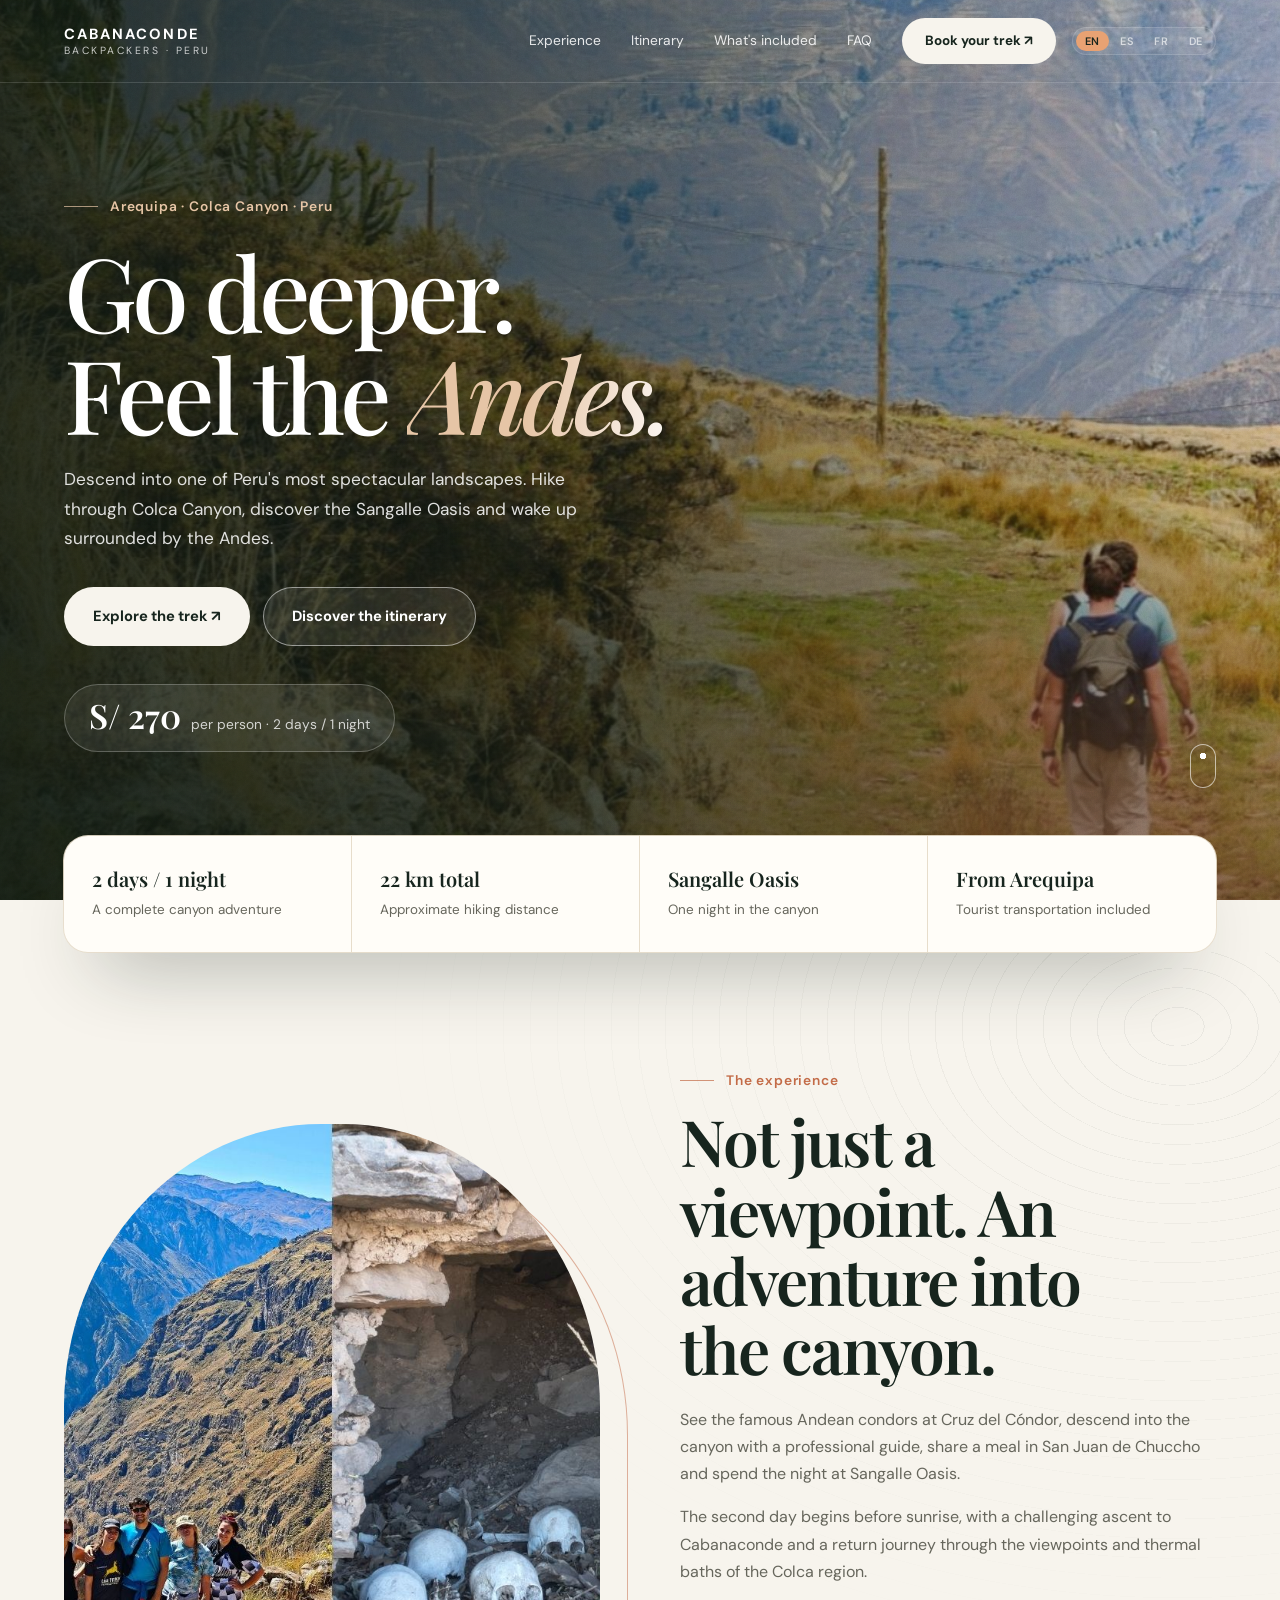
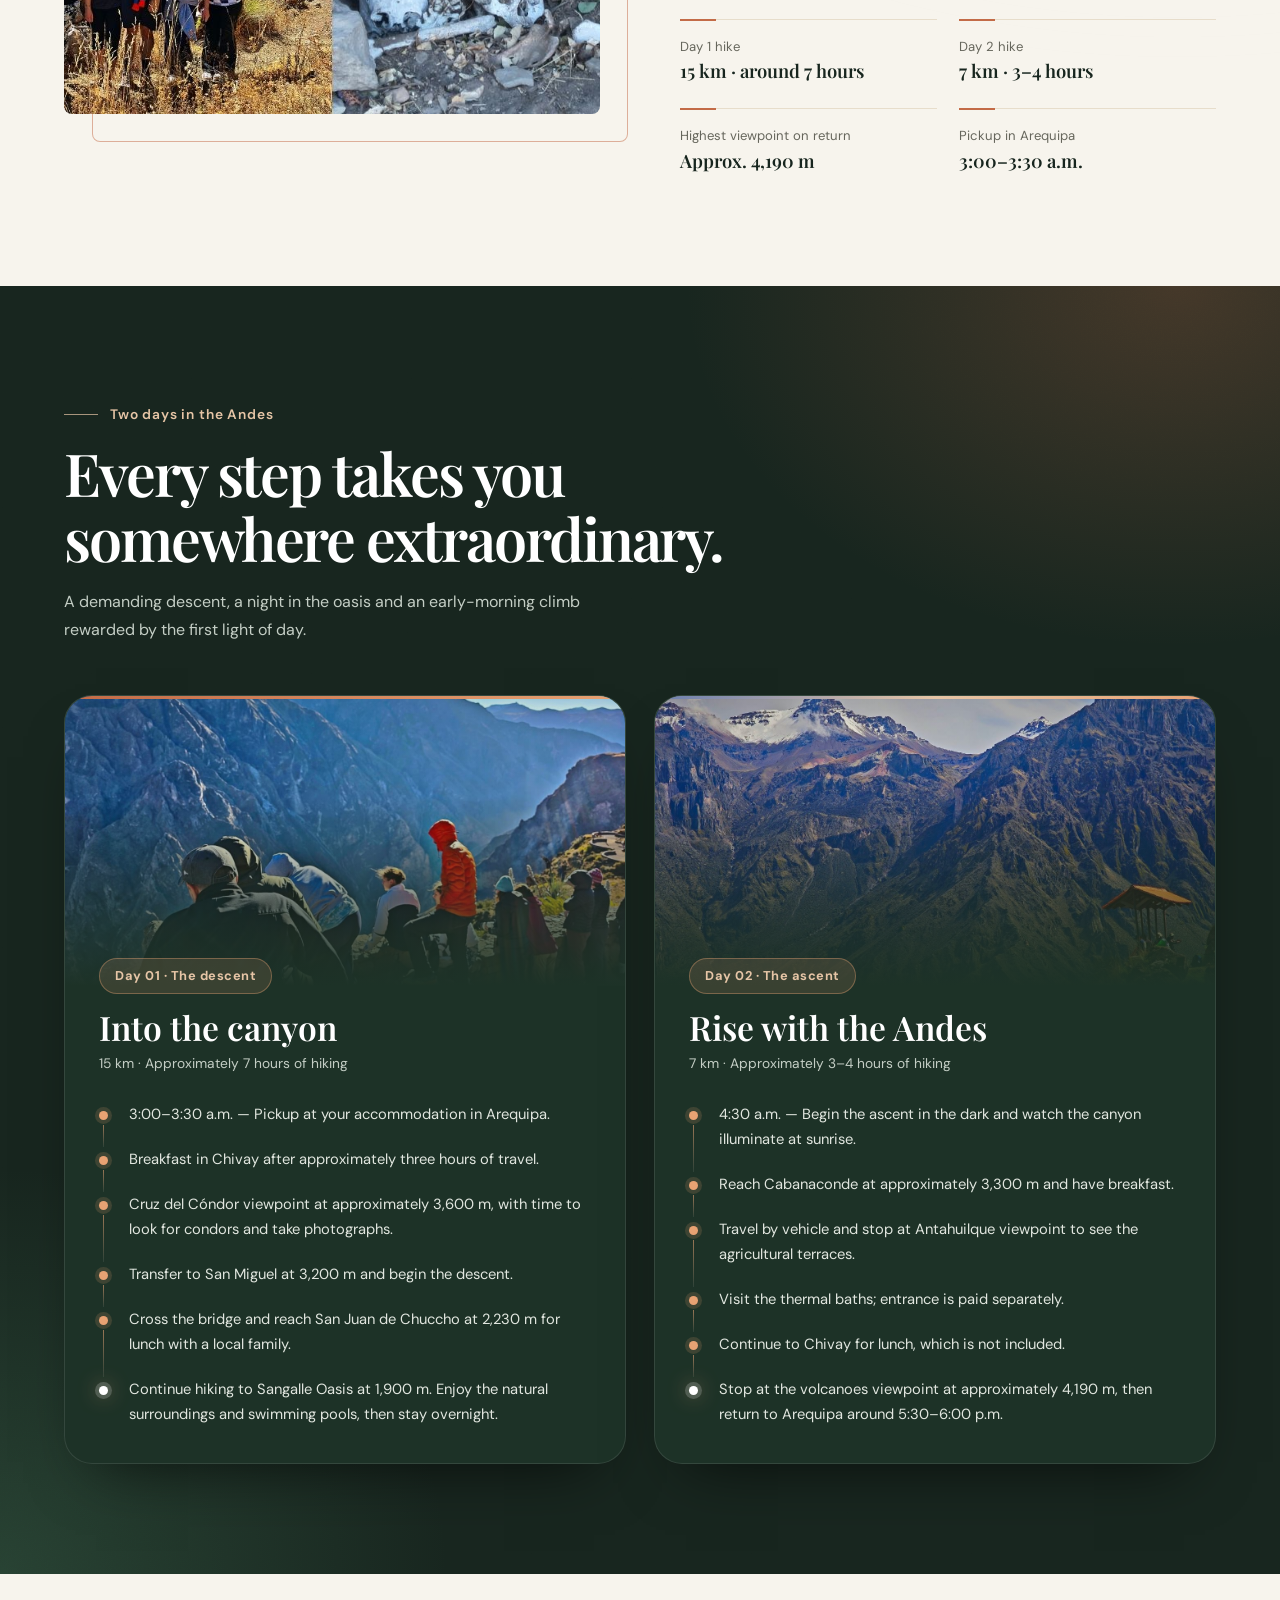
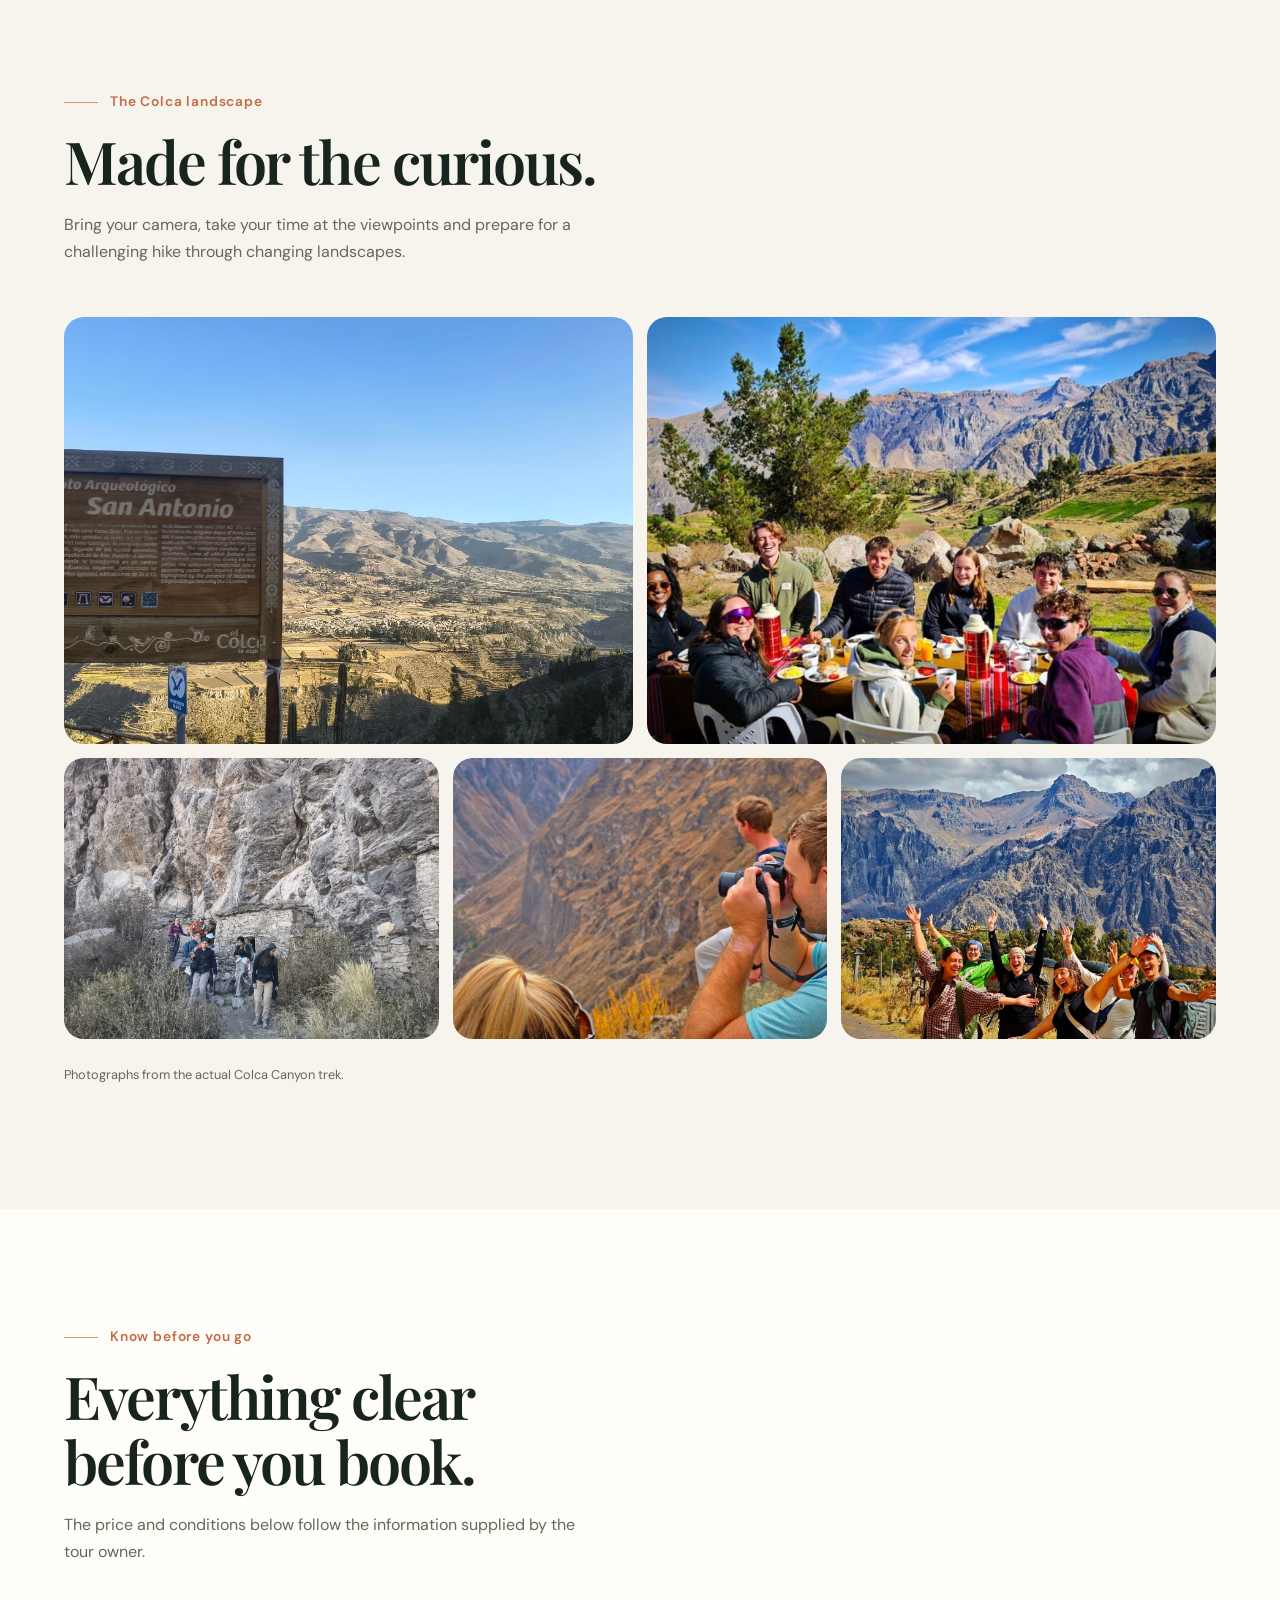
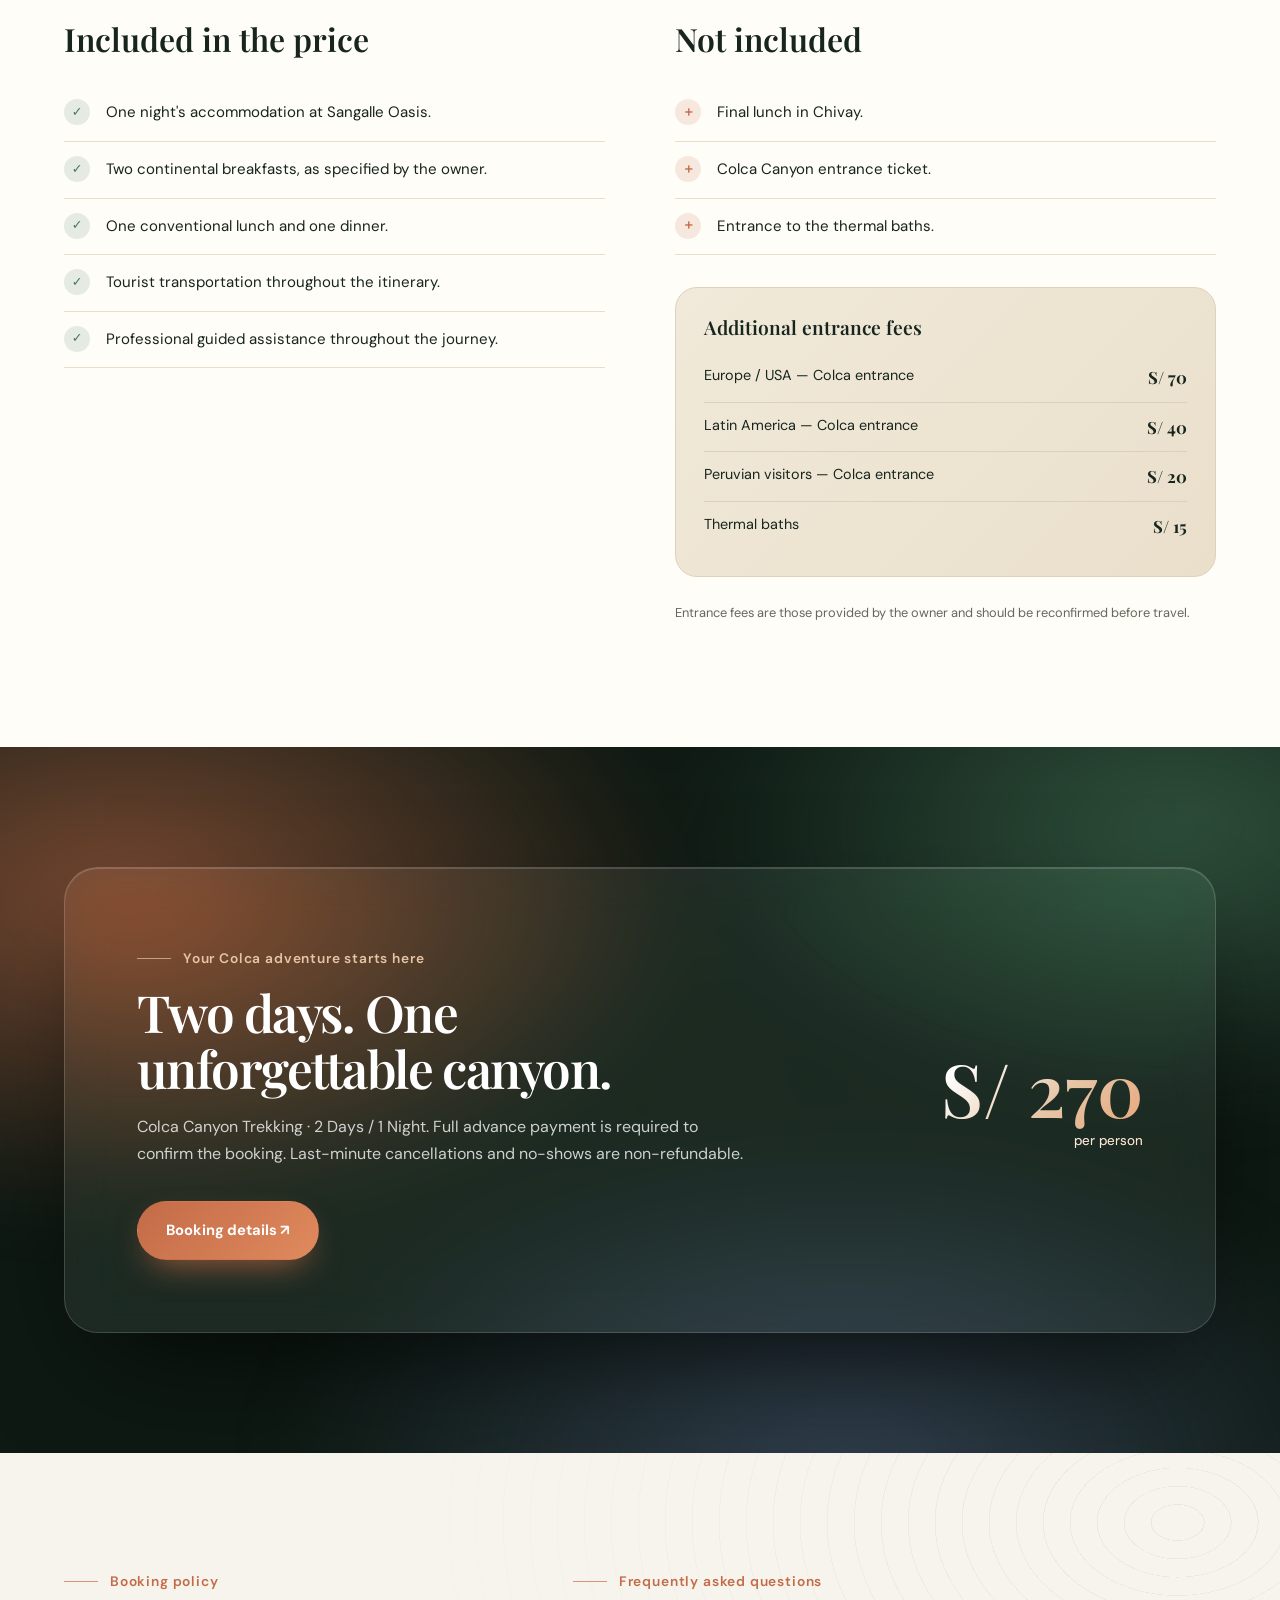
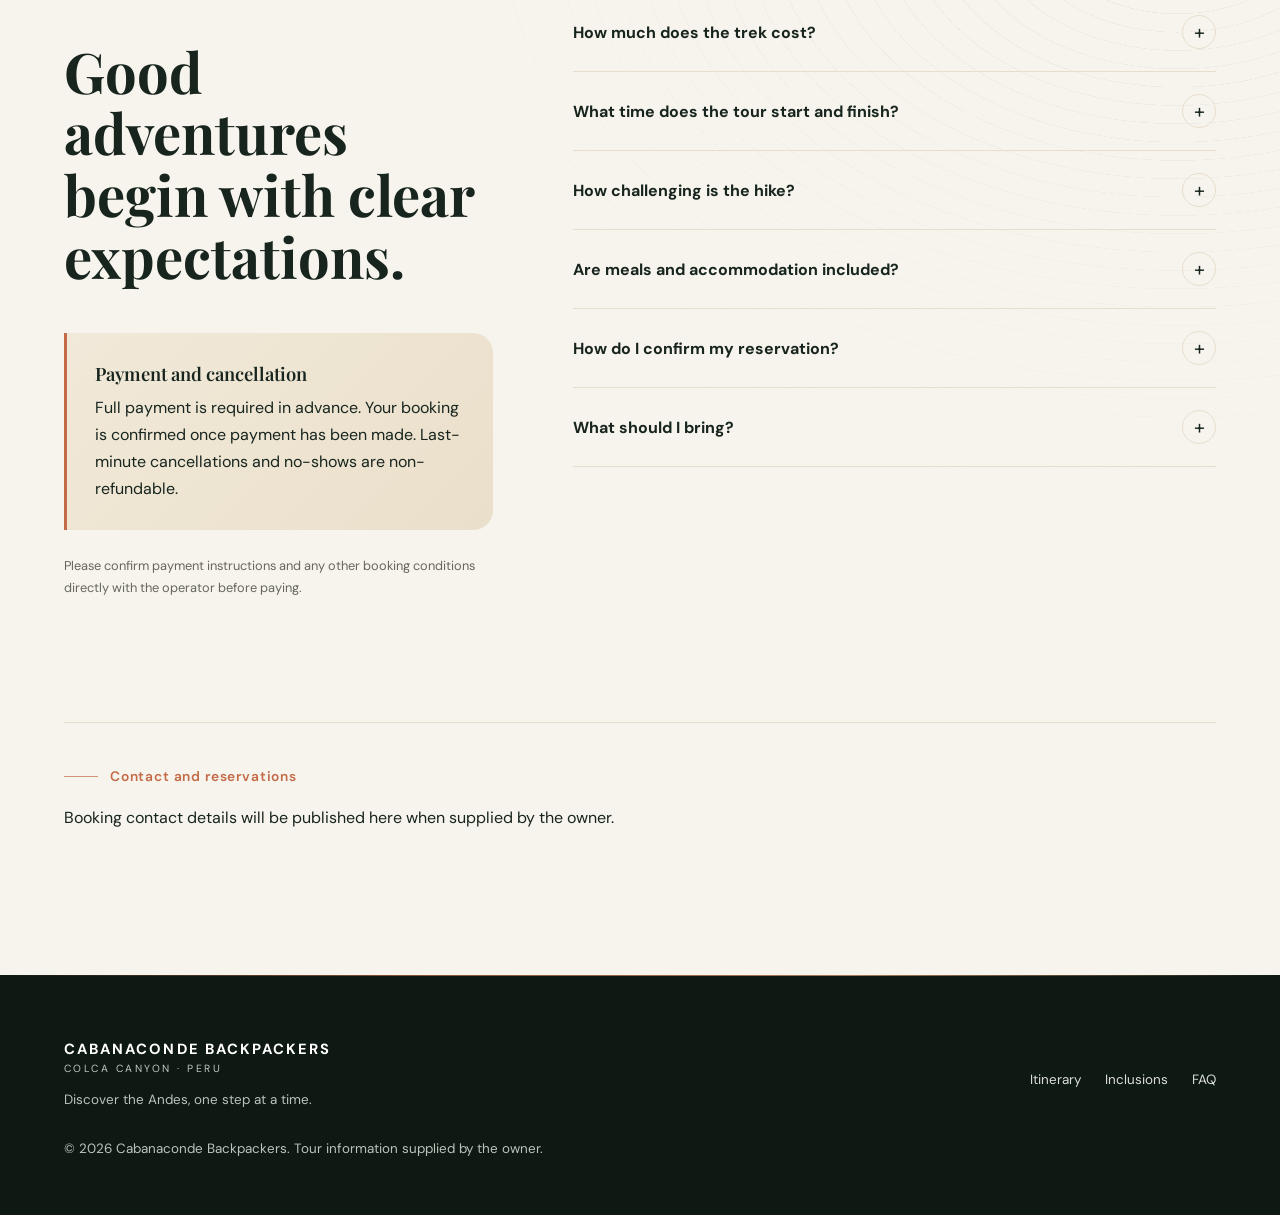
==== commit 507b945e: "Update Cabanaconde Backpackers website" ====
--- a/index.html
+++ b/index.html
@@ -1,6 +1,5 @@
-
 <!DOCTYPE html>
-<html lang="en">
+<html lang="en" class="no-js">
 <head>
   <meta charset="UTF-8">
   <meta name="viewport" content="width=device-width, initial-scale=1">
@@ -13,63 +12,62 @@
   <link href="https://fonts.googleapis.com/css2?family=DM+Sans:wght@400;500;600;700&family=Playfair+Display:wght@500;600;700&display=swap" rel="stylesheet">
 
   <link rel="stylesheet" href="styles.css">
+
+  <!-- Marca que JS está disponible. Si JS está deshabilitado, .no-js permanece y el CSS muestra todo. -->
+  <script>document.documentElement.classList.remove("no-js");</script>
 </head>
 
 <body>
-  <!-- EDITABLE BUSINESS CONFIGURATION -->
-  <script>
-    const SITE_CONFIG = {
-      businessName: "Cabanaconde Backpackers",
-      whatsappNumber: "", // International format, digits only. Example: 519XXXXXXXX
-      bookingUrl: "",     // Add booking page URL when available
-      email: "",
-      instagramUrl: "",
-      facebookUrl: "",
-      price: 270,
-      currency: "S/",
-      heroImage: "",      // Optional: replace with an authorized photo URL
-      galleryImages: []   // Optional: add authorized photo URLs
-    };
-  </script>
-
   <header class="nav">
     <div class="container nav-inner">
       <a class="brand" href="#" aria-label="Cabanaconde Backpackers home">
         CABANACONDE
         <span>BACKPACKERS · PERU</span>
       </a>
-      <button class="nav-toggle" aria-label="Open navigation" aria-expanded="false">☰</button>
-      <nav class="nav-links" aria-label="Main navigation">
-        <a href="#experience">Experience</a>
-        <a href="#itinerary">Itinerary</a>
-        <a href="#included">What's included</a>
-        <a href="#faq">FAQ</a>
-        <a href="#book" class="button button-light">Book your trek ↗</a>
-      </nav>
+
+      <div class="nav-right">
+        <nav class="nav-links" aria-label="Main navigation" data-i18n-attr="aria-label:nav.ariaLabel">
+          <a href="#experience" data-i18n="nav.experience">Experience</a>
+          <a href="#itinerary" data-i18n="nav.itinerary">Itinerary</a>
+          <a href="#included" data-i18n="nav.included">What's included</a>
+          <a href="#faq" data-i18n="nav.faq">FAQ</a>
+          <a href="#book" class="button button-light" data-i18n="nav.book">Book your trek ↗</a>
+        </nav>
+
+        <div class="lang-switcher" role="group" aria-label="Language selector" data-i18n-attr="aria-label:lang.ariaLabel">
+          <button type="button" data-lang="en" class="active" aria-label="English">EN</button>
+          <button type="button" data-lang="es" aria-label="Español">ES</button>
+          <button type="button" data-lang="fr" aria-label="Français">FR</button>
+          <button type="button" data-lang="de" aria-label="Deutsch">DE</button>
+        </div>
+
+        <button class="nav-toggle" aria-label="Open navigation" aria-expanded="false" data-i18n-attr="aria-label:toggle.ariaLabel">☰</button>
+      </div>
     </div>
   </header>
 
   <main>
     <section class="hero">
       <img class="hero-image" id="heroImage"
-        src="https://images.unsplash.com/photo-1464822759023-fed622ff2c3b?auto=format&fit=crop&w=2200&q=85"
-        alt="Dramatic mountain landscape in the Andes" fetchpriority="high">
+        src="assets/conde1.jpg"
+        alt="Group of hikers in the Colca Canyon"
+        data-i18n-alt="hero.alt" fetchpriority="high">
       <div class="container">
         <div class="hero-content">
-          <div class="eyebrow">Arequipa · Colca Canyon · Peru</div>
-          <h1 class="serif">Go deeper.<br>Feel the <em>Andes.</em></h1>
-          <p class="hero-copy">
+          <div class="eyebrow" data-i18n="hero.eyebrow">Arequipa · Colca Canyon · Peru</div>
+          <h1 class="serif" data-i18n-html="hero.title">Go deeper.<br>Feel the <em>Andes.</em></h1>
+          <p class="hero-copy" data-i18n="hero.copy">
             Descend into one of Peru's most spectacular landscapes.
             Hike through Colca Canyon, discover the Sangalle Oasis
             and wake up surrounded by the Andes.
           </p>
           <div class="hero-actions">
-            <a href="#book" class="button button-light">Explore the trek ↗</a>
-            <a href="#itinerary" class="button button-outline">Discover the itinerary</a>
+            <a href="#book" class="button button-light" data-i18n="hero.cta1">Explore the trek ↗</a>
+            <a href="#itinerary" class="button button-outline" data-i18n="hero.cta2">Discover the itinerary</a>
           </div>
           <div class="hero-price">
             <strong id="heroPrice">S/ 270</strong>
-            <span>per person · 2 days / 1 night</span>
+            <span data-i18n="hero.priceNote">per person · 2 days / 1 night</span>
           </div>
         </div>
       </div>
@@ -77,10 +75,10 @@
 
     <section class="highlights" aria-label="Tour highlights">
       <div class="container highlight-grid">
-        <div class="highlight"><strong>2 days / 1 night</strong><span>A complete canyon adventure</span></div>
-        <div class="highlight"><strong>22 km total</strong><span>Approximate hiking distance</span></div>
-        <div class="highlight"><strong>Sangalle Oasis</strong><span>One night in the canyon</span></div>
-        <div class="highlight"><strong>From Arequipa</strong><span>Tourist transportation included</span></div>
+        <div class="highlight"><strong data-i18n="high.1.title">2 days / 1 night</strong><span data-i18n="high.1.sub">A complete canyon adventure</span></div>
+        <div class="highlight"><strong data-i18n="high.2.title">22 km total</strong><span data-i18n="high.2.sub">Approximate hiking distance</span></div>
+        <div class="highlight"><strong data-i18n="high.3.title">Sangalle Oasis</strong><span data-i18n="high.3.sub">One night in the canyon</span></div>
+        <div class="highlight"><strong data-i18n="high.4.title">From Arequipa</strong><span data-i18n="high.4.sub">Tourist transportation included</span></div>
       </div>
     </section>
 
@@ -88,27 +86,28 @@
       <div class="container overview-grid">
         <div class="reveal">
           <img class="overview-photo"
-            src="https://images.unsplash.com/photo-1464278533981-50106e6176b1?auto=format&fit=crop&w=1100&q=85"
-            alt="Andean mountains rising above a deep valley" loading="lazy">
+            src="assets/conde9.jpg"
+            alt="Colca Canyon landscape with a wooden viewpoint"
+            data-i18n-alt="exp.alt" loading="lazy">
         </div>
         <div class="overview-copy reveal">
-          <div class="eyebrow">The experience</div>
-          <h2>Not just a viewpoint. An adventure into the canyon.</h2>
-          <p>
+          <div class="eyebrow" data-i18n="exp.eyebrow">The experience</div>
+          <h2 data-i18n="exp.title">Not just a viewpoint. An adventure into the canyon.</h2>
+          <p data-i18n="exp.p1">
             See the famous Andean condors at Cruz del Cóndor, descend
             into the canyon with a professional guide, share a meal in
             San Juan de Chuccho and spend the night at Sangalle Oasis.
           </p>
-          <p>
+          <p data-i18n="exp.p2">
             The second day begins before sunrise, with a challenging
             ascent to Cabanaconde and a return journey through the
             viewpoints and thermal baths of the Colca region.
           </p>
           <div class="fact-list">
-            <div class="fact"><small>Day 1 hike</small><strong>15 km · around 7 hours</strong></div>
-            <div class="fact"><small>Day 2 hike</small><strong>7 km · 3–4 hours</strong></div>
-            <div class="fact"><small>Highest viewpoint on return</small><strong>Approx. 4,190 m</strong></div>
-            <div class="fact"><small>Pickup in Arequipa</small><strong>3:00–3:30 a.m.</strong></div>
+            <div class="fact"><small data-i18n="exp.f1.label">Day 1 hike</small><strong data-i18n="exp.f1.value">15 km · around 7 hours</strong></div>
+            <div class="fact"><small data-i18n="exp.f2.label">Day 2 hike</small><strong data-i18n="exp.f2.value">7 km · 3–4 hours</strong></div>
+            <div class="fact"><small data-i18n="exp.f3.label">Highest viewpoint on return</small><strong data-i18n="exp.f3.value">Approx. 4,190 m</strong></div>
+            <div class="fact"><small data-i18n="exp.f4.label">Pickup in Arequipa</small><strong data-i18n="exp.f4.value">3:00–3:30 a.m.</strong></div>
           </div>
         </div>
       </div>
@@ -117,46 +116,48 @@
     <section class="section itinerary" id="itinerary">
       <div class="container">
         <div class="section-heading reveal">
-          <div class="eyebrow">Two days in the Andes</div>
-          <h2>Every step takes you somewhere extraordinary.</h2>
-          <p>A demanding descent, a night in the oasis and an early-morning climb rewarded by the first light of day.</p>
+          <div class="eyebrow" data-i18n="itin.eyebrow">Two days in the Andes</div>
+          <h2 data-i18n="itin.title">Every step takes you somewhere extraordinary.</h2>
+          <p data-i18n="itin.sub">A demanding descent, a night in the oasis and an early-morning climb rewarded by the first light of day.</p>
         </div>
 
         <div class="day-grid">
           <article class="day-card reveal">
             <img class="day-image"
-              src="https://images.unsplash.com/photo-1472396961693-142e6e269027?auto=format&fit=crop&w=1000&q=85"
-              alt="Mountain wilderness and a rugged natural landscape" loading="lazy">
+              src="assets/conde2.jpg"
+              alt="Hikers walking on the trail in Colca Canyon"
+              data-i18n-alt="day1.alt" loading="lazy">
             <div class="day-body">
-              <div class="day-number">Day 01 · The descent</div>
-              <h3>Into the canyon</h3>
-              <div class="day-meta">15 km · Approximately 7 hours of hiking</div>
+              <div class="day-number" data-i18n="day1.num">Day 01 · The descent</div>
+              <h3 data-i18n="day1.title">Into the canyon</h3>
+              <div class="day-meta" data-i18n="day1.meta">15 km · Approximately 7 hours of hiking</div>
               <ul class="stops">
-                <li>3:00–3:30 a.m. — Pickup at your accommodation in Arequipa.</li>
-                <li>Breakfast in Chivay after approximately three hours of travel.</li>
-                <li>Cruz del Cóndor viewpoint at approximately 3,600 m, with time to look for condors and take photographs.</li>
-                <li>Transfer to San Miguel at 3,200 m and begin the descent.</li>
-                <li>Cross the bridge and reach San Juan de Chuccho at 2,230 m for lunch with a local family.</li>
-                <li>Continue hiking to Sangalle Oasis at 1,900 m. Enjoy the natural surroundings and swimming pools, then stay overnight.</li>
+                <li data-i18n="day1.stop1">3:00–3:30 a.m. — Pickup at your accommodation in Arequipa.</li>
+                <li data-i18n="day1.stop2">Breakfast in Chivay after approximately three hours of travel.</li>
+                <li data-i18n="day1.stop3">Cruz del Cóndor viewpoint at approximately 3,600 m, with time to look for condors and take photographs.</li>
+                <li data-i18n="day1.stop4">Transfer to San Miguel at 3,200 m and begin the descent.</li>
+                <li data-i18n="day1.stop5">Cross the bridge and reach San Juan de Chuccho at 2,230 m for lunch with a local family.</li>
+                <li data-i18n="day1.stop6">Continue hiking to Sangalle Oasis at 1,900 m. Enjoy the natural surroundings and swimming pools, then stay overnight.</li>
               </ul>
             </div>
           </article>
 
           <article class="day-card reveal">
             <img class="day-image"
-              src="https://images.unsplash.com/photo-1500530855697-b586d89ba3ee?auto=format&fit=crop&w=1000&q=85"
-              alt="Sunrise illuminating a dramatic mountain landscape" loading="lazy">
+              src="assets/conde8.jpg"
+              alt="Hikers celebrating at the canyon summit"
+              data-i18n-alt="day2.alt" loading="lazy">
             <div class="day-body">
-              <div class="day-number">Day 02 · The ascent</div>
-              <h3>Rise with the Andes</h3>
-              <div class="day-meta">7 km · Approximately 3–4 hours of hiking</div>
+              <div class="day-number" data-i18n="day2.num">Day 02 · The ascent</div>
+              <h3 data-i18n="day2.title">Rise with the Andes</h3>
+              <div class="day-meta" data-i18n="day2.meta">7 km · Approximately 3–4 hours of hiking</div>
               <ul class="stops">
-                <li>4:30 a.m. — Begin the ascent in the dark and watch the canyon illuminate at sunrise.</li>
-                <li>Reach Cabanaconde at approximately 3,300 m and have breakfast.</li>
-                <li>Travel by vehicle and stop at Antahuilque viewpoint to see the agricultural terraces.</li>
-                <li>Visit the thermal baths; entrance is paid separately.</li>
-                <li>Continue to Chivay for lunch, which is not included.</li>
-                <li>Stop at the volcanoes viewpoint at approximately 4,190 m, then return to Arequipa around 5:30–6:00 p.m.</li>
+                <li data-i18n="day2.stop1">4:30 a.m. — Begin the ascent in the dark and watch the canyon illuminate at sunrise.</li>
+                <li data-i18n="day2.stop2">Reach Cabanaconde at approximately 3,300 m and have breakfast.</li>
+                <li data-i18n="day2.stop3">Travel by vehicle and stop at Antahuilque viewpoint to see the agricultural terraces.</li>
+                <li data-i18n="day2.stop4">Visit the thermal baths; entrance is paid separately.</li>
+                <li data-i18n="day2.stop5">Continue to Chivay for lunch, which is not included.</li>
+                <li data-i18n="day2.stop6">Stop at the volcanoes viewpoint at approximately 4,190 m, then return to Arequipa around 5:30–6:00 p.m.</li>
               </ul>
             </div>
           </article>
@@ -167,53 +168,54 @@
     <section class="section">
       <div class="container">
         <div class="section-heading reveal">
-          <div class="eyebrow">The Colca landscape</div>
-          <h2>Made for the curious.</h2>
-          <p>Bring your camera, take your time at the viewpoints and prepare for a challenging hike through changing landscapes.</p>
+          <div class="eyebrow" data-i18n="gal.eyebrow">The Colca landscape</div>
+          <h2 data-i18n="gal.title">Made for the curious.</h2>
+          <p data-i18n="gal.sub">Bring your camera, take your time at the viewpoints and prepare for a challenging hike through changing landscapes.</p>
         </div>
         <div class="gallery-grid reveal" id="gallery">
-          <img src="https://images.unsplash.com/photo-1464822759023-fed622ff2c3b?auto=format&fit=crop&w=1000&q=80" alt="High mountain peaks" loading="lazy">
-          <img src="https://images.unsplash.com/photo-1472396961693-142e6e269027?auto=format&fit=crop&w=1000&q=80" alt="Wild mountain scenery" loading="lazy">
-          <img src="https://images.unsplash.com/photo-1464278533981-50106e6176b1?auto=format&fit=crop&w=800&q=80" alt="Mountain valley" loading="lazy">
-          <img src="https://images.unsplash.com/photo-1500530855697-b586d89ba3ee?auto=format&fit=crop&w=800&q=80" alt="Sunrise over mountains" loading="lazy">
-        </div>
-        <p class="disclaimer">Illustrative photography. Replace with authorized photographs of the actual tour and accommodation before publication.</p>
+          <img src="assets/conde3.jpg" alt="Travellers admiring the Colca Canyon from a viewpoint" data-i18n-alt="gal.alt1" loading="lazy">
+          <img src="assets/conde4.jpg" alt="San Antonio archaeological site information panel" data-i18n-alt="gal.alt2" loading="lazy">
+          <img src="assets/conde5.jpg" alt="Group enjoying breakfast surrounded by Andean mountains" data-i18n-alt="gal.alt3" loading="lazy">
+          <img src="assets/conde6.jpg" alt="Hikers walking past ancient stone structures in the canyon" data-i18n-alt="gal.alt4" loading="lazy">
+          <img src="assets/conde7.jpg" alt="Photographer capturing the depth of Colca Canyon" data-i18n-alt="gal.alt5" loading="lazy">
+        </div>
+        <p class="disclaimer" data-i18n="gal.disclaimer">Photographs from the actual Colca Canyon trek.</p>
       </div>
     </section>
 
     <section class="section" id="included" style="background:var(--paper)">
       <div class="container">
         <div class="section-heading reveal">
-          <div class="eyebrow">Know before you go</div>
-          <h2>Everything clear before you book.</h2>
-          <p>The price and conditions below follow the information supplied by the tour owner.</p>
+          <div class="eyebrow" data-i18n="inc.eyebrow">Know before you go</div>
+          <h2 data-i18n="inc.title">Everything clear before you book.</h2>
+          <p data-i18n="inc.sub">The price and conditions below follow the information supplied by the tour owner.</p>
         </div>
         <div class="included-grid">
           <div class="included reveal">
-            <h3 class="list-heading">Included in the price</h3>
+            <h3 class="list-heading" data-i18n="inc.incTitle">Included in the price</h3>
             <ul class="check-list">
-              <li>One night's accommodation at Sangalle Oasis.</li>
-              <li>Two continental breakfasts, as specified by the owner.</li>
-              <li>One conventional lunch and one dinner.</li>
-              <li>Tourist transportation throughout the itinerary.</li>
-              <li>Professional guided assistance throughout the journey.</li>
+              <li data-i18n="inc.inc1">One night's accommodation at Sangalle Oasis.</li>
+              <li data-i18n="inc.inc2">Two continental breakfasts, as specified by the owner.</li>
+              <li data-i18n="inc.inc3">One conventional lunch and one dinner.</li>
+              <li data-i18n="inc.inc4">Tourist transportation throughout the itinerary.</li>
+              <li data-i18n="inc.inc5">Professional guided assistance throughout the journey.</li>
             </ul>
           </div>
           <div class="excluded reveal">
-            <h3 class="list-heading">Not included</h3>
+            <h3 class="list-heading" data-i18n="inc.excTitle">Not included</h3>
             <ul class="check-list">
-              <li>Final lunch in Chivay.</li>
-              <li>Colca Canyon entrance ticket.</li>
-              <li>Entrance to the thermal baths.</li>
+              <li data-i18n="inc.exc1">Final lunch in Chivay.</li>
+              <li data-i18n="inc.exc2">Colca Canyon entrance ticket.</li>
+              <li data-i18n="inc.exc3">Entrance to the thermal baths.</li>
             </ul>
             <div class="fees">
-              <h4>Additional entrance fees</h4>
-              <div class="fee-row"><span>Europe / USA — Colca entrance</span><strong>S/ 70</strong></div>
-              <div class="fee-row"><span>Latin America — Colca entrance</span><strong>S/ 40</strong></div>
-              <div class="fee-row"><span>Peruvian visitors — Colca entrance</span><strong>S/ 20</strong></div>
-              <div class="fee-row"><span>Thermal baths</span><strong>S/ 15</strong></div>
+              <h4 data-i18n="inc.feesTitle">Additional entrance fees</h4>
+              <div class="fee-row"><span data-i18n="inc.fee1">Europe / USA — Colca entrance</span><strong>S/ 70</strong></div>
+              <div class="fee-row"><span data-i18n="inc.fee2">Latin America — Colca entrance</span><strong>S/ 40</strong></div>
+              <div class="fee-row"><span data-i18n="inc.fee3">Peruvian visitors — Colca entrance</span><strong>S/ 20</strong></div>
+              <div class="fee-row"><span data-i18n="inc.fee4">Thermal baths</span><strong>S/ 15</strong></div>
             </div>
-            <p class="disclaimer">Entrance fees are those provided by the owner and should be reconfirmed before travel.</p>
+            <p class="disclaimer" data-i18n="inc.disclaimer">Entrance fees are those provided by the owner and should be reconfirmed before travel.</p>
           </div>
         </div>
       </div>
@@ -223,18 +225,16 @@
       <div class="container">
         <div class="booking-card reveal">
           <div>
-            <div class="eyebrow">Your Colca adventure starts here</div>
-            <h2>Two days. One unforgettable canyon.</h2>
-            <p>
+            <div class="eyebrow" data-i18n="book.eyebrow">Your Colca adventure starts here</div>
+            <h2 data-i18n="book.title">Two days. One unforgettable canyon.</h2>
+            <p data-i18n="book.copy">
               Colca Canyon Trekking · 2 Days / 1 Night.
               Full advance payment is required to confirm the booking.
               Last-minute cancellations and no-shows are non-refundable.
             </p>
-            <div id="bookingActions" class="hero-actions">
-              <a class="button button-dark" href="#contact-details">Booking details ↗</a>
-            </div>
-          </div>
-          <div class="booking-price" id="bookingPrice">S/ 270<small>per person</small></div>
+            <div id="bookingActions" class="hero-actions"></div>
+          </div>
+          <div class="booking-price" id="bookingPrice">S/ 270<small data-i18n="book.perPerson">per person</small></div>
         </div>
       </div>
     </section>
@@ -242,39 +242,39 @@
     <section class="section" id="faq">
       <div class="container policy-grid">
         <div class="reveal">
-          <div class="eyebrow">Booking policy</div>
-          <h2 class="serif" style="font-size:clamp(2.3rem,5vw,3.5rem);line-height:1.1">Good adventures begin with clear expectations.</h2>
+          <div class="eyebrow" data-i18n="faq.polEyebrow">Booking policy</div>
+          <h2 class="serif" style="font-size:clamp(2.3rem,5vw,3.5rem);line-height:1.1" data-i18n="faq.polTitle">Good adventures begin with clear expectations.</h2>
           <div class="policy-note">
-            <strong>Payment and cancellation</strong>
-            Full payment is required in advance. Your booking is confirmed once payment has been made. Last-minute cancellations and no-shows are non-refundable.
-          </div>
-          <p class="disclaimer">Please confirm payment instructions and any other booking conditions directly with the operator before paying.</p>
+            <strong data-i18n="faq.polStrong">Payment and cancellation</strong>
+            <span data-i18n="faq.polCopy">Full payment is required in advance. Your booking is confirmed once payment has been made. Last-minute cancellations and no-shows are non-refundable.</span>
+          </div>
+          <p class="disclaimer" data-i18n="faq.disclaimer">Please confirm payment instructions and any other booking conditions directly with the operator before paying.</p>
         </div>
         <div class="reveal">
-          <div class="eyebrow">Frequently asked questions</div>
-          <details class="faq-item">
-            <summary>How much does the trek cost?</summary>
-            <p>The advertised price is S/ 270 per person for the 2-day, 1-night tour. Colca Canyon entrance fees, thermal baths and the final lunch in Chivay are additional.</p>
-          </details>
-          <details class="faq-item">
-            <summary>What time does the tour start and finish?</summary>
-            <p>Pickup in Arequipa is between 3:00 and 3:30 a.m. The expected return to Arequipa is between 5:30 and 6:00 p.m. on the second day.</p>
-          </details>
-          <details class="faq-item">
-            <summary>How challenging is the hike?</summary>
-            <p>The route involves a long descent on day one and a steep ascent starting around 4:30 a.m. on day two. Prepare for strenuous hiking, altitude changes and uneven terrain.</p>
-          </details>
-          <details class="faq-item">
-            <summary>Are meals and accommodation included?</summary>
-            <p>One night at Sangalle Oasis, two continental breakfasts, one conventional lunch and one dinner are included according to the owner's information. The final lunch in Chivay is not included.</p>
-          </details>
-          <details class="faq-item">
-            <summary>How do I confirm my reservation?</summary>
-            <p>Full advance payment is required. The booking is confirmed after payment. Use the operator's verified contact or booking link once those details have been added to this website.</p>
-          </details>
-          <details class="faq-item">
-            <summary>What should I bring?</summary>
-            <p>Ask the operator for a final packing list. In general, prepare hiking footwear, layers for cold early mornings, sun protection, water and a small backpack. Confirm the expected weather and equipment requirements before departure.</p>
+          <div class="eyebrow" data-i18n="faq.eyebrow">Frequently asked questions</div>
+          <details class="faq-item">
+            <summary data-i18n="faq.q1">How much does the trek cost?</summary>
+            <p data-i18n="faq.a1">The advertised price is S/ 270 per person for the 2-day, 1-night tour. Colca Canyon entrance fees, thermal baths and the final lunch in Chivay are additional.</p>
+          </details>
+          <details class="faq-item">
+            <summary data-i18n="faq.q2">What time does the tour start and finish?</summary>
+            <p data-i18n="faq.a2">Pickup in Arequipa is between 3:00 and 3:30 a.m. The expected return to Arequipa is between 5:30 and 6:00 p.m. on the second day.</p>
+          </details>
+          <details class="faq-item">
+            <summary data-i18n="faq.q3">How challenging is the hike?</summary>
+            <p data-i18n="faq.a3">The route involves a long descent on day one and a steep ascent starting around 4:30 a.m. on day two. Prepare for strenuous hiking, altitude changes and uneven terrain.</p>
+          </details>
+          <details class="faq-item">
+            <summary data-i18n="faq.q4">Are meals and accommodation included?</summary>
+            <p data-i18n="faq.a4">One night at Sangalle Oasis, two continental breakfasts, one conventional lunch and one dinner are included according to the owner's information. The final lunch in Chivay is not included.</p>
+          </details>
+          <details class="faq-item">
+            <summary data-i18n="faq.q5">How do I confirm my reservation?</summary>
+            <p data-i18n="faq.a5">Full advance payment is required. The booking is confirmed after payment. Use the operator's verified contact or booking link once those details have been added to this website.</p>
+          </details>
+          <details class="faq-item">
+            <summary data-i18n="faq.q6">What should I bring?</summary>
+            <p data-i18n="faq.a6">Ask the operator for a final packing list. In general, prepare hiking footwear, layers for cold early mornings, sun protection, water and a small backpack. Confirm the expected weather and equipment requirements before departure.</p>
           </details>
         </div>
       </div>
@@ -282,8 +282,8 @@
 
     <section class="section" id="contact-details" style="padding-top:0">
       <div class="container" style="border-top:1px solid var(--sand);padding-top:35px">
-        <div class="eyebrow">Contact and reservations</div>
-        <p id="contactMessage">Booking contact details will be published here when supplied by the owner.</p>
+        <div class="eyebrow" data-i18n="contact.eyebrow">Contact and reservations</div>
+        <p id="contactMessage" data-i18n="contact.msgPending">Booking contact details will be published here when supplied by the owner.</p>
         <div id="contactLinks" class="hero-actions"></div>
       </div>
     </section>
@@ -293,136 +293,33 @@
     <div class="container footer-inner">
       <div>
         <a class="brand" href="#">CABANACONDE BACKPACKERS<span>COLCA CANYON · PERU</span></a>
-        <p>Discover the Andes, one step at a time.</p>
+        <p data-i18n="footer.tagline">Discover the Andes, one step at a time.</p>
       </div>
       <div class="footer-links">
-        <a href="#itinerary">Itinerary</a>
-        <a href="#included">Inclusions</a>
-        <a href="#faq">FAQ</a>
+        <a href="#itinerary" data-i18n="footer.itinerary">Itinerary</a>
+        <a href="#included" data-i18n="footer.inclusions">Inclusions</a>
+        <a href="#faq" data-i18n="footer.faq">FAQ</a>
       </div>
     </div>
     <div class="container">
-      <p>© <span id="year"></span> Cabanaconde Backpackers. Tour information supplied by the owner.</p>
+      <p>© <span id="year"></span> Cabanaconde Backpackers. <span data-i18n="footer.copy">Tour information supplied by the owner.</span></p>
     </div>
   </footer>
 
+  <!-- Script clásico (NO module) para que funcione también con file:// -->
+  <script src="site.js" defer></script>
+
+  <!-- Red de seguridad: si site.js no inicializa en 1.5s, se muestran todos los .reveal -->
   <script>
-    // Apply editable business information.
-    const formatPrice = () => `${SITE_CONFIG.currency} ${SITE_CONFIG.price}`;
-
-    document.getElementById("heroPrice").textContent = formatPrice();
-    document.getElementById("bookingPrice").innerHTML =
-      `${formatPrice()}<small>per person</small>`;
-    document.getElementById("year").textContent = new Date().getFullYear();
-    document.title = `Colca Canyon Trekking | ${SITE_CONFIG.businessName}`;
-
-    if (SITE_CONFIG.heroImage.trim()) {
-      document.getElementById("heroImage").src = SITE_CONFIG.heroImage;
-    }
-
-    if (Array.isArray(SITE_CONFIG.galleryImages) && SITE_CONFIG.galleryImages.length) {
-      const gallery = document.getElementById("gallery");
-      gallery.replaceChildren();
-
-      SITE_CONFIG.galleryImages.forEach((url, index) => {
-        const img = document.createElement("img");
-        img.src = url;
-        img.alt = `Colca Canyon tour photograph ${index + 1}`;
-        img.loading = "lazy";
-        gallery.appendChild(img);
-      });
-    }
-
-    // Booking links remain inactive until the owner supplies a real destination.
-    const bookingActions = document.getElementById("bookingActions");
-    const contactLinks = document.getElementById("contactLinks");
-    const contactMessage = document.getElementById("contactMessage");
-
-    function addLink(container, href, label, external = true) {
-      const link = document.createElement("a");
-      link.className = "button button-dark";
-      link.href = href;
-      link.textContent = label;
-      if (external) {
-        link.target = "_blank";
-        link.rel = "noopener noreferrer";
-      }
-      container.appendChild(link);
-    }
-
-    if (SITE_CONFIG.bookingUrl.trim()) {
-      bookingActions.replaceChildren();
-      addLink(bookingActions, SITE_CONFIG.bookingUrl, "Book this trek ↗");
-    } else if (SITE_CONFIG.whatsappNumber.trim()) {
-      const number = SITE_CONFIG.whatsappNumber.replace(/\D/g, "");
-      const message = encodeURIComponent(
-        "Hello! I would like to ask about the Colca Canyon Trekking 2 Days / 1 Night tour for S/ 270 per person."
-      );
-      bookingActions.replaceChildren();
-      addLink(bookingActions, `https://wa.me/${number}?text=${message}`, "Ask about availability ↗");
-    }
-
-    const contactsAdded = [];
-    if (SITE_CONFIG.whatsappNumber.trim()) {
-      const number = SITE_CONFIG.whatsappNumber.replace(/\D/g, "");
-      contactsAdded.push({
-        href: `https://wa.me/${number}`,
-        label: "WhatsApp"
-      });
-    }
-    if (SITE_CONFIG.email.trim()) {
-      contactsAdded.push({
-        href: `mailto:${SITE_CONFIG.email}`,
-        label: "Email"
-      });
-    }
-    if (SITE_CONFIG.instagramUrl.trim()) {
-      contactsAdded.push({ href: SITE_CONFIG.instagramUrl, label: "Instagram" });
-    }
-    if (SITE_CONFIG.facebookUrl.trim()) {
-      contactsAdded.push({ href: SITE_CONFIG.facebookUrl, label: "Facebook" });
-    }
-
-    contactsAdded.forEach(item => addLink(contactLinks, item.href, item.label));
-
-    if (contactsAdded.length || SITE_CONFIG.bookingUrl.trim()) {
-      contactMessage.textContent = "Contact the operator using the verified links below.";
-    }
-
-    // Mobile navigation.
-    const toggle = document.querySelector(".nav-toggle");
-    const navLinks = document.querySelector(".nav-links");
-
-    toggle.addEventListener("click", () => {
-      const isOpen = navLinks.classList.toggle("open");
-      toggle.setAttribute("aria-expanded", String(isOpen));
-      toggle.textContent = isOpen ? "×" : "☰";
+    window.addEventListener("load", function () {
+      setTimeout(function () {
+        if (!window.__siteInitialized) {
+          document.querySelectorAll(".reveal").forEach(function (el) {
+            el.classList.add("visible");
+          });
+        }
+      }, 1500);
     });
-
-    navLinks.querySelectorAll("a").forEach(link => {
-      link.addEventListener("click", () => {
-        navLinks.classList.remove("open");
-        toggle.setAttribute("aria-expanded", "false");
-        toggle.textContent = "☰";
-      });
-    });
-
-    // Reveal sections as they enter the viewport.
-    const revealItems = document.querySelectorAll(".reveal");
-    if ("IntersectionObserver" in window) {
-      const observer = new IntersectionObserver(entries => {
-        entries.forEach(entry => {
-          if (entry.isIntersecting) {
-            entry.target.classList.add("visible");
-            observer.unobserve(entry.target);
-          }
-        });
-      }, { threshold: 0.12 });
-
-      revealItems.forEach(item => observer.observe(item));
-    } else {
-      revealItems.forEach(item => item.classList.add("visible"));
-    }
   </script>
 </body>
-</html>
+</html>
--- a/styles.css
+++ b/styles.css
@@ -1,14 +1,6 @@
 /* ==========================================================================
    Cabanaconde Backpackers · Colca Canyon Trekking
-   styles.css  —  reemplaza por completo el <style> que estaba dentro de index.html
-
-   Idea de diseño
-   · Paleta del cañón: bosque profundo, crema, terracota y un "ember" cálido
-     que aparece como luz de atardecer (Día 1) y de amanecer (Día 2).
-   · Momento principal: el hero (carga orquestada + Ken Burns + parallax).
-   · Todo lo demás es más sobrio: vidrio, profundidad, microinteracciones.
-   · Animaciones por scroll en CSS puro (sin JS). Donde el navegador no las
-     soporta, la página se ve completa y estática.
+   styles.css — paleta del cañón + hero cinematográfico + i18n + galería 5
    ========================================================================== */
 
 /* ---------- 1. Tokens ---------- */
@@ -32,7 +24,6 @@
   --ease: cubic-bezier(.2, .8, .2, 1);
   --nav-h: 82px;
 
-  /* Grano de película (se reutiliza en hero, itinerario y reservas) */
   --grain: url("data:image/svg+xml,%3Csvg xmlns='http://www.w3.org/2000/svg' width='220' height='220'%3E%3Cfilter id='n'%3E%3CfeTurbulence type='fractalNoise' baseFrequency='.8' numOctaves='2' stitchTiles='stitch'/%3E%3CfeColorMatrix values='0 0 0 0 1 0 0 0 0 1 0 0 0 0 1 0 0 0 .6 0'/%3E%3C/filter%3E%3Crect width='100%25' height='100%25' filter='url(%23n)'/%3E%3C/svg%3E");
 }
 
@@ -93,7 +84,6 @@
 }
 .section-heading p { color: var(--muted); max-width: 580px; }
 
-/* Barra de progreso de lectura (solo con scroll-driven animations) */
 body::before {
   content: "";
   position: fixed;
@@ -129,7 +119,7 @@
   cursor: pointer;
   transition: transform .35s var(--ease), box-shadow .35s var(--ease), background .3s, border-color .3s;
 }
-.button::after { /* destello al pasar el cursor */
+.button::after {
   content: "";
   position: absolute;
   inset: 0;
@@ -170,7 +160,6 @@
   z-index: 50;
   color: #fff;
   border-bottom: 1px solid rgba(255, 255, 255, .14);
-  /* Respaldo: vidrio fijo si el navegador no anima por scroll */
   background: rgba(14, 25, 19, .55);
   -webkit-backdrop-filter: blur(14px);
   backdrop-filter: blur(14px);
@@ -182,6 +171,11 @@
   justify-content: space-between;
   gap: 25px;
 }
+.nav-right {
+  display: flex;
+  align-items: center;
+  gap: 16px;
+}
 .brand { font-size: .92rem; font-weight: 700; letter-spacing: .14em; line-height: 1.25; }
 .brand span { display: block; font-size: .65rem; font-weight: 400; letter-spacing: .24em; opacity: .75; }
 
@@ -200,6 +194,31 @@
 .nav-links a:not(.button):hover { opacity: 1; }
 .nav-links a:not(.button):hover::after { transform: scaleX(1); transform-origin: left; }
 .nav-links .button { padding: 11px 22px; font-size: .84rem; }
+
+.lang-switcher {
+  display: flex;
+  gap: 2px;
+  padding: 3px;
+  border-radius: 999px;
+  background: rgba(255, 255, 255, .08);
+  border: 1px solid rgba(255, 255, 255, .14);
+}
+.lang-switcher button {
+  padding: 5px 9px;
+  border: 0;
+  border-radius: 999px;
+  background: transparent;
+  color: rgba(255, 255, 255, .65);
+  font: 600 .68rem/1 "DM Sans", system-ui, sans-serif;
+  letter-spacing: .06em;
+  cursor: pointer;
+  transition: background .3s, color .3s;
+}
+.lang-switcher button:hover { color: #fff; }
+.lang-switcher button.active {
+  background: var(--ember);
+  color: var(--forest);
+}
 
 .nav-toggle {
   display: none;
@@ -210,7 +229,6 @@
   cursor: pointer;
 }
 
-/* El nav arranca transparente sobre el hero y se vuelve vidrio al hacer scroll */
 @supports (animation-timeline: scroll()) {
   .nav {
     background: rgba(14, 25, 19, 0);
@@ -258,7 +276,6 @@
 }
 @keyframes kenburns { from { scale: 1.18; } to { scale: 1.04; } }
 
-/* Parallax: la foto se mueve más lento que el scroll */
 @supports (animation-timeline: scroll()) {
   .hero-image {
     animation: kenburns 26s var(--ease) both, hero-drift linear both;
@@ -274,7 +291,6 @@
 @keyframes hero-drift { to { translate: 0 22%; } }
 @keyframes hero-exit { to { opacity: 0; translate: 0 -50px; } }
 
-/* Grano de película */
 .hero::before {
   content: "";
   position: absolute;
@@ -285,7 +301,6 @@
   mix-blend-mode: overlay;
   pointer-events: none;
 }
-/* Velo para legibilidad + calidez de atardecer abajo a la derecha */
 .hero::after {
   content: "";
   position: absolute;
@@ -335,7 +350,6 @@
 .hero-price strong { font: 600 2.1rem/1 "Playfair Display", serif; }
 .hero-price span { font-size: .86rem; color: rgba(255, 255, 255, .78); }
 
-/* Secuencia de entrada (la única animación "de cine" de la página) */
 .hero-content > * { animation: rise 1.1s var(--ease) both; }
 .hero .eyebrow { animation-delay: .25s; }
 .hero h1 { animation: title-in 1.5s var(--ease) .4s both; }
@@ -352,7 +366,6 @@
   to   { opacity: 1; translate: 0 0; clip-path: inset(-10% -5% -20% -5%); filter: blur(0); }
 }
 
-/* Indicador de scroll */
 .hero > .container::after {
   content: "";
   position: absolute;
@@ -372,7 +385,7 @@
   100% { background-position: 0 0; opacity: 0; }
 }
 
-/* ---------- 6. Datos destacados (tarjeta flotante sobre el hero) ---------- */
+/* ---------- 6. Datos destacados ---------- */
 .highlights { position: relative; z-index: 3; margin-top: -64px; }
 .highlight-grid {
   display: grid;
@@ -405,7 +418,6 @@
 #experience { position: relative; isolation: isolate; }
 .overview-grid { display: grid; grid-template-columns: 1fr 1fr; gap: 80px; align-items: center; }
 
-/* Curvas de nivel como textura de fondo (mapa topográfico) */
 #experience::before,
 #faq::before {
   content: "";
@@ -419,7 +431,7 @@
 }
 
 .overview-grid > .reveal:first-child { position: relative; }
-.overview-grid > .reveal:first-child::before { /* arco desplazado detrás de la foto */
+.overview-grid > .reveal:first-child::before {
   content: "";
   position: absolute;
   inset: 28px -28px -28px 28px;
@@ -448,7 +460,7 @@
 .overview-copy p { color: var(--muted); }
 .fact-list { display: grid; grid-template-columns: 1fr 1fr; gap: 22px; margin-top: 34px; }
 .fact { position: relative; border-top: 1px solid var(--sand); padding-top: 16px; }
-.fact::before { /* trazo terracota que se alarga al pasar el cursor */
+.fact::before {
   content: "";
   position: absolute;
   top: -1px; left: 0;
@@ -504,7 +516,7 @@
     border-color .5s,
     box-shadow .6s;
 }
-.day-card::before { /* degradado que funde la foto con la tarjeta */
+.day-card::before {
   content: "";
   position: absolute;
   top: 0; left: 0; right: 0;
@@ -513,7 +525,7 @@
   background: linear-gradient(180deg, rgba(13, 24, 18, .15) 0%, transparent 35%, var(--card) 100%);
   pointer-events: none;
 }
-.day-card::after { /* franja de color: Día 1 = tarde en el cañón */
+.day-card::after {
   content: "";
   position: absolute;
   top: 0; left: 0; right: 0;
@@ -521,7 +533,7 @@
   z-index: 3;
   background: linear-gradient(90deg, var(--terracotta), var(--ember));
 }
-.day-card:nth-child(2)::after { /* Día 2 = antes del amanecer */
+.day-card:nth-child(2)::after {
   background: linear-gradient(90deg, var(--dusk), var(--glow), var(--ember));
 }
 
@@ -569,13 +581,12 @@
 }
 .stops li:last-child { padding-bottom: 0; }
 .stops li:last-child::after { display: none; }
-.stops li:last-child::before { /* llegada: el punto brilla */
+.stops li:last-child::before {
   background: #fff;
   box-shadow: 0 0 0 4px rgba(255, 255, 255, .18), 0 0 20px rgba(232, 162, 115, .9);
 }
 @media (hover: hover) { .stops li:hover { translate: 6px 0; color: #fff; } }
 
-/* El camino se dibuja y los puntos aparecen a medida que se hace scroll */
 @supports (animation-timeline: view()) {
   .stops li::after {
     animation: trail linear both;
@@ -600,21 +611,22 @@
   .day-card:hover .day-image { transform: scale(1.07); }
 }
 
-/* ---------- 9. Galería ---------- */
+/* ---------- 9. Galería (5 imágenes) ---------- */
 .gallery-grid {
   display: grid;
-  grid-template-columns: 1.25fr 1fr 1fr;
-  grid-template-rows: 260px 260px;
-  grid-auto-rows: 260px;
+  grid-template-columns: repeat(6, 1fr);
   gap: 14px;
 }
 .gallery-grid img {
-  height: 100%;
+  width: 100%;
+  aspect-ratio: 4 / 3;
+  object-fit: cover;
   border-radius: 20px;
   transition: scale .7s var(--ease), filter .6s, box-shadow .6s;
 }
-.gallery-grid img:first-child { grid-row: span 2; }
-.gallery-grid img:nth-child(2) { grid-column: span 2; }
+.gallery-grid img:nth-child(1),
+.gallery-grid img:nth-child(2) { grid-column: span 3; }
+.gallery-grid img:nth-child(n+3) { grid-column: span 2; }
 
 @supports (animation-timeline: view()) {
   .gallery-grid img {
@@ -694,7 +706,7 @@
   padding: 120px 0;
   background: var(--forest-deep);
 }
-.booking::before { /* aurora lenta detrás del cristal */
+.booking::before {
   content: "";
   position: absolute;
   inset: -30%;
@@ -752,7 +764,6 @@
   -webkit-text-fill-color: rgba(255, 255, 255, .7);
 }
 
-/* Botón principal de reserva: terracota con pulso */
 .booking-card .button-dark {
   background: linear-gradient(135deg, var(--terracotta), #e08a5e);
   box-shadow: 0 14px 34px -12px rgba(195, 107, 71, .85);
@@ -818,7 +829,6 @@
   .faq-item summary:hover::after { border-color: var(--terracotta); }
 }
 
-/* Apertura suave del acordeón (navegadores con ::details-content) */
 @supports (interpolate-size: allow-keywords) {
   .faq-item { interpolate-size: allow-keywords; }
   .faq-item::details-content {
@@ -856,7 +866,7 @@
 .footer-links a:hover { opacity: 1; }
 .footer-links a:hover::after { transform: scaleX(1); transform-origin: left; }
 
-/* ---------- 14. Aparición al hacer scroll (la activa el JS con .visible) ---------- */
+/* ---------- 14. Reveal ---------- */
 .reveal {
   opacity: 0;
   transform: translateY(34px);
@@ -867,6 +877,13 @@
     filter 1s var(--ease) var(--d, 0s);
 }
 .reveal.visible { opacity: 1; transform: none; filter: none; }
+
+/* Fallback si JS está deshabilitado: mostrar todo */
+.no-js .reveal {
+  opacity: 1 !important;
+  transform: none !important;
+  filter: none !important;
+}
 
 .overview-grid > .reveal:nth-child(2),
 .day-grid > .reveal:nth-child(2),
@@ -933,9 +950,10 @@
   .day-image, .day-card::before { height: 240px; }
   .day-body { padding: 6px 26px 30px; }
 
-  .gallery-grid { grid-template-columns: 1fr 1fr; grid-template-rows: 200px 160px 160px; grid-auto-rows: 160px; }
-  .gallery-grid img:first-child { grid-row: span 2; }
-  .gallery-grid img:nth-child(2) { grid-column: auto; }
+  .gallery-grid img:nth-child(n) {
+    grid-column: span 6;
+    aspect-ratio: 16 / 10;
+  }
 
   .booking { padding: 84px 0; }
   .booking-card { grid-template-columns: 1fr; border-radius: 28px; }
@@ -950,8 +968,9 @@
   .hero-actions .button { width: 100%; }
   .hero-price { padding: 12px 20px; }
   .fact-list { gap: 14px; }
-  .gallery-grid { grid-template-rows: 170px 130px 130px; gap: 8px; }
+  .gallery-grid { gap: 10px; }
   .day-body { padding: 6px 22px 26px; }
+  .lang-switcher button { padding: 4px 7px; font-size: .62rem; }
 }
 
 @keyframes menu-in { from { opacity: 0; translate: 0 -12px; } to { opacity: 1; translate: 0 0; } }
@@ -971,4 +990,4 @@
     backdrop-filter: blur(14px);
   }
   .hero-image { scale: 1.04; }
-}
+}
